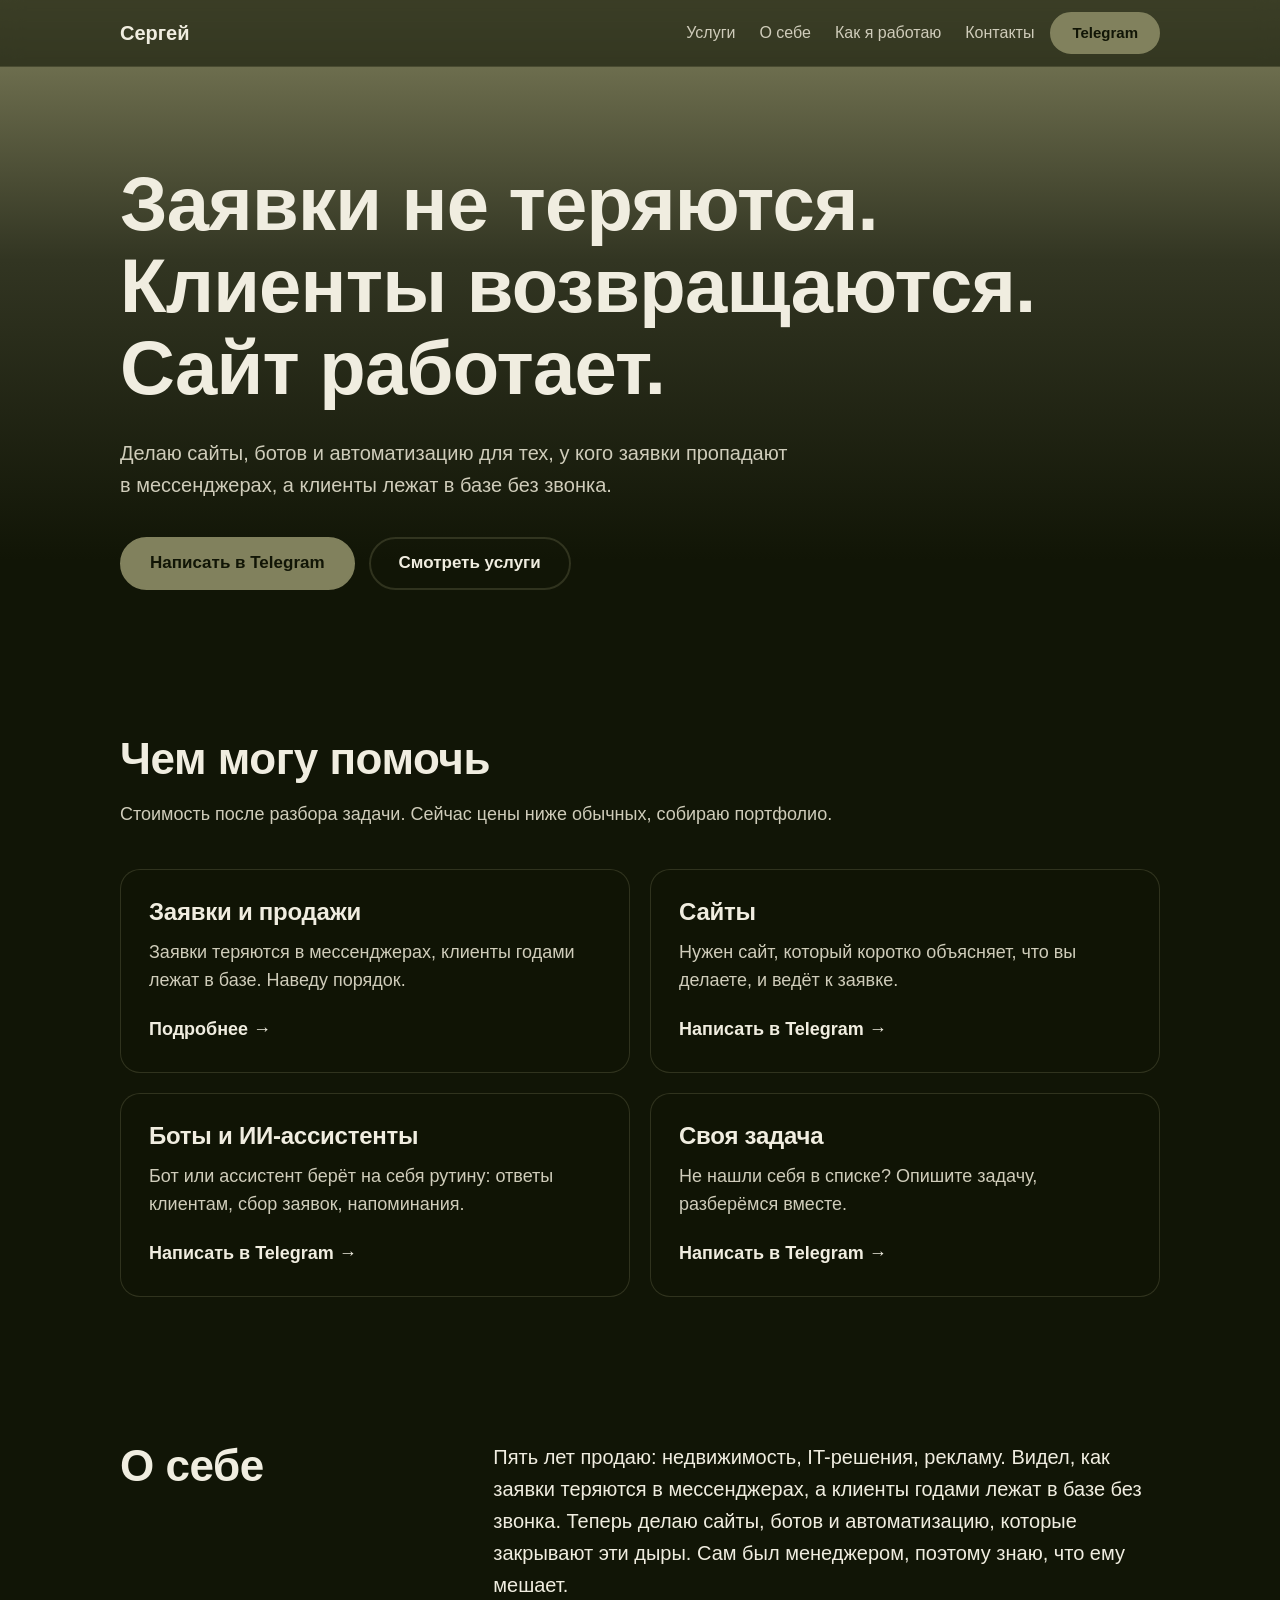
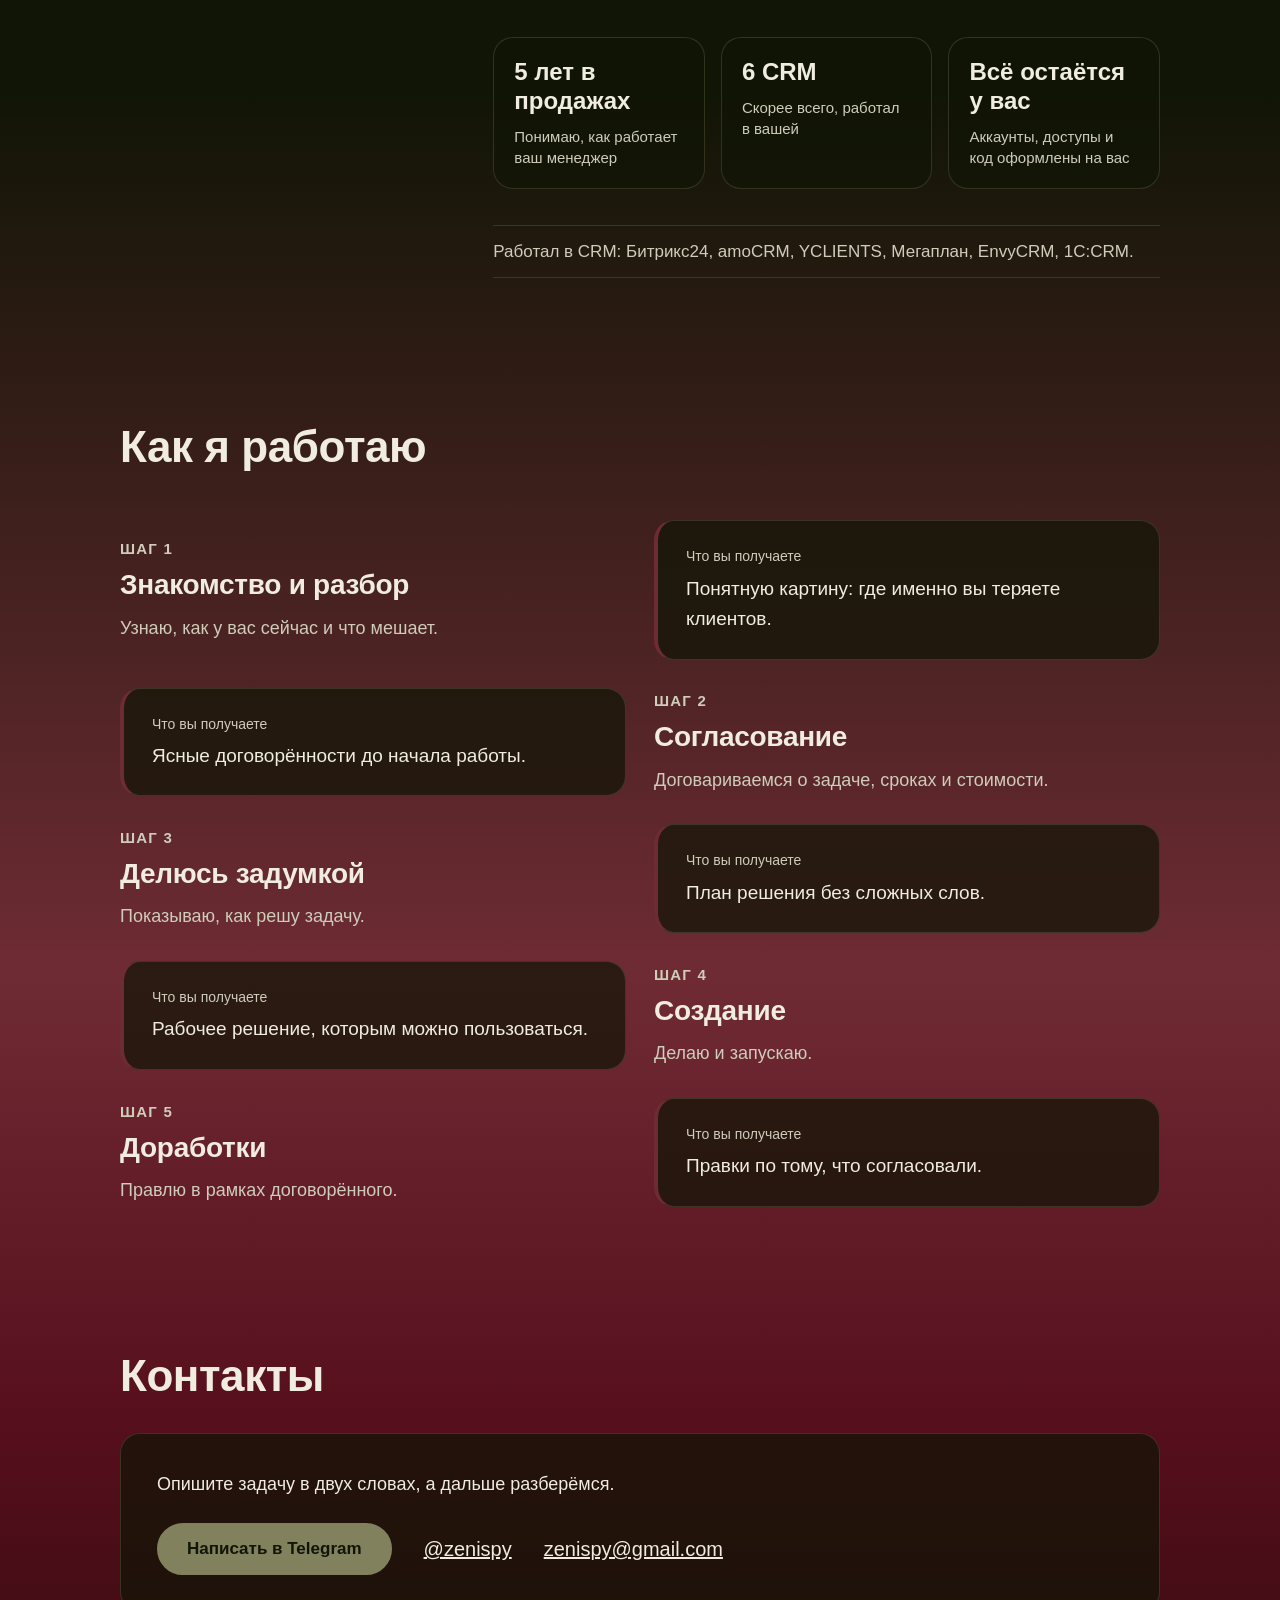
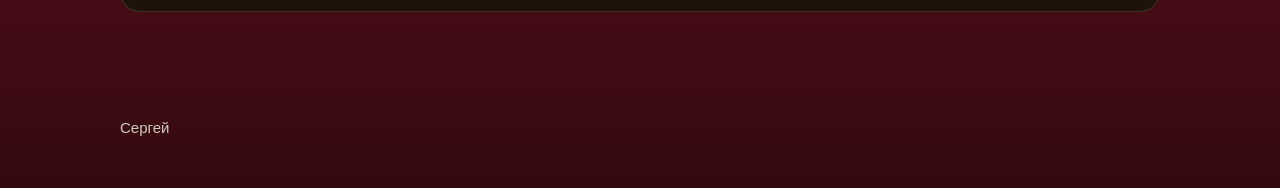
==== index.html @ eb5633f1 "Первая версия сайта" ====
<!DOCTYPE html>
<html lang="ru">
<head>
  <meta charset="utf-8">
  <meta name="viewport" content="width=device-width, initial-scale=1">
  <title>Сергей | Сайты, боты и порядок в заявках</title>
  <meta name="description" content="Помогаю не терять заявки и возвращать клиентов: навожу порядок в заявках и продажах, делаю сайты, ботов и ИИ-ассистентов. Пишите в Telegram.">
  <meta name="theme-color" content="#111506">
  <link rel="icon" href="favicon.svg" type="image/svg+xml">
  <link rel="stylesheet" href="css/base.css">
  <link rel="stylesheet" href="css/pages.css">
</head>
<body>

  <header class="site-header">
    <div class="container header-inner">
      <a class="brand" href="index.html">Сергей</a>
      <nav class="nav" aria-label="Разделы сайта">
        <a href="#uslugi">Услуги</a>
        <a href="#o-sebe">О себе</a>
        <a href="#kak-ya-rabotayu">Как я работаю</a>
        <a href="#kontakty">Контакты</a>
      </nav>
      <a class="btn btn-small" href="https://t.me/zenispy">Telegram</a>
    </div>
  </header>

  <main>

    <!-- ПЕРВЫЙ ЭКРАН. ЧЕРНОВИК: выбери один из трёх вариантов заголовка.
         Вариант 1 (стоит сейчас): Заявки не теряются. Клиенты возвращаются. Сайт работает.
         Вариант 2: Нужен сайт? Нужен бот? Нужен порядок в заявках?
         Вариант 3: Меньше потерянных заявок. Больше закрытых сделок. -->
    <section class="hero">
      <div class="container">
        <h1>
          <span>Заявки не теряются.</span>
          <span>Клиенты возвращаются.</span>
          <span>Сайт работает.</span>
        </h1>
        <!-- ЧЕРНОВИК подзаголовка -->
        <p class="hero-sub">Делаю сайты, ботов и автоматизацию для тех, у кого заявки пропадают в мессенджерах, а клиенты лежат в базе без звонка.</p>
        <div class="hero-actions">
          <a class="btn" href="https://t.me/zenispy">Написать в Telegram</a>
          <a class="btn btn-ghost" href="#uslugi">Смотреть услуги</a>
        </div>
      </div>
    </section>

    <section id="uslugi">
      <div class="container">
        <h2 class="section-title">Чем могу помочь</h2>
        <p class="price-note">Стоимость после разбора задачи. Сейчас цены ниже обычных, собираю портфолио.</p>

        <!-- Новая услуга: скопируй любую карточку, поменяй ссылку и текст.
             ЧЕРНОВИК: тексты карточек -->
        <div class="cards">
          <a class="card" href="services/zayavki-i-prodazhi.html">
            <h3>Заявки и продажи</h3>
            <p>Заявки теряются в мессенджерах, клиенты годами лежат в базе. Наведу порядок.</p>
            <span class="card-link">Подробнее →</span>
          </a>

          <!-- Пока страницы нет: карточка ведёт в Telegram. Заменить на services/saity.html после одобрения шаблона. -->
          <a class="card" href="https://t.me/zenispy">
            <h3>Сайты</h3>
            <p>Нужен сайт, который коротко объясняет, что вы делаете, и ведёт к заявке.</p>
            <span class="card-link">Написать в Telegram →</span>
          </a>

          <!-- Пока страницы нет: карточка ведёт в Telegram. Заменить на services/boty-i-ii.html после одобрения шаблона. -->
          <a class="card" href="https://t.me/zenispy">
            <h3>Боты и ИИ-ассистенты</h3>
            <p>Бот или ассистент берёт на себя рутину: ответы клиентам, сбор заявок, напоминания.</p>
            <span class="card-link">Написать в Telegram →</span>
          </a>

          <a class="card" href="https://t.me/zenispy">
            <h3>Своя задача</h3>
            <p>Не нашли себя в списке? Опишите задачу, разберёмся вместе.</p>
            <span class="card-link">Написать в Telegram →</span>
          </a>
        </div>
      </div>
    </section>

    <section id="o-sebe">
      <div class="container about">
        <h2 class="section-title">О себе</h2>
        <div>
          <p class="about-text">Пять лет продаю: недвижимость, IT-решения, рекламу. Видел, как заявки теряются в мессенджерах, а клиенты годами лежат в базе без звонка. Теперь делаю сайты, ботов и автоматизацию, которые закрывают эти дыры. Сам был менеджером, поэтому знаю, что ему мешает.</p>

          <div class="stats">
            <div class="stat">
              <span class="stat-num">5 лет в продажах</span>
              <span class="stat-label">Понимаю, как работает ваш менеджер</span>
            </div>
            <div class="stat">
              <span class="stat-num">6 CRM</span>
              <span class="stat-label">Скорее всего, работал в вашей</span>
            </div>
            <div class="stat">
              <span class="stat-num">Всё остаётся у вас</span>
              <span class="stat-label">Аккаунты, доступы и код оформлены на вас</span>
            </div>
          </div>

          <ul class="about-facts">
            <li>Работал в CRM: Битрикс24, amoCRM, YCLIENTS, Мегаплан, EnvyCRM, 1С:CRM.</li>
          </ul>
        </div>
      </div>
    </section>

    <section id="kak-ya-rabotayu">
      <div class="container">
        <h2 class="section-title">Как я работаю</h2>

        <!-- ЧЕРНОВИК: тексты шагов -->
        <ol class="steps">
          <li class="step">
            <div class="step-text">
              <span class="step-num">ШАГ 1</span>
              <h3>Знакомство и разбор</h3>
              <p>Узнаю, как у вас сейчас и что мешает.</p>
            </div>
            <div class="step-card">
              <small>Что вы получаете</small>
              <p>Понятную картину: где именно вы теряете клиентов.</p>
            </div>
          </li>

          <li class="step">
            <div class="step-text">
              <span class="step-num">ШАГ 2</span>
              <h3>Согласование</h3>
              <p>Договариваемся о задаче, сроках и стоимости.</p>
            </div>
            <div class="step-card">
              <small>Что вы получаете</small>
              <p>Ясные договорённости до начала работы.</p>
            </div>
          </li>

          <li class="step">
            <div class="step-text">
              <span class="step-num">ШАГ 3</span>
              <h3>Делюсь задумкой</h3>
              <p>Показываю, как решу задачу.</p>
            </div>
            <div class="step-card">
              <small>Что вы получаете</small>
              <p>План решения без сложных слов.</p>
            </div>
          </li>

          <li class="step">
            <div class="step-text">
              <span class="step-num">ШАГ 4</span>
              <h3>Создание</h3>
              <p>Делаю и запускаю.</p>
            </div>
            <div class="step-card">
              <small>Что вы получаете</small>
              <p>Рабочее решение, которым можно пользоваться.</p>
            </div>
          </li>

          <li class="step">
            <div class="step-text">
              <span class="step-num">ШАГ 5</span>
              <h3>Доработки</h3>
              <p>Правлю в рамках договорённого.</p>
            </div>
            <div class="step-card">
              <small>Что вы получаете</small>
              <p>Правки по тому, что согласовали.</p>
            </div>
          </li>
        </ol>
      </div>
    </section>

    <section id="kontakty" class="contacts">
      <div class="container">
        <h2 class="section-title">Контакты</h2>
        <div class="contacts-box">
          <p>Опишите задачу в двух словах, а дальше разберёмся.</p>
          <div class="contacts-list">
            <a class="btn" href="https://t.me/zenispy">Написать в Telegram</a>
            <a href="https://t.me/zenispy">@zenispy</a>
            <a href="mailto:zenispy@gmail.com">zenispy@gmail.com</a>
          </div>
        </div>
      </div>
    </section>

  </main>

  <footer class="site-footer">
    <div class="container">Сергей</div>
  </footer>

</body>
</html>
---- css/base.css ----
/* Основа: палитра, градиент, типографика, кнопки, шапка */

:root {
  /* Палитра со скриншота */
  --olive: #81815D;
  --olive-dark: #323522;
  --black: #111506;
  --wine: #570F1D;
  --wine-light: #6F2B34;
  --wine-dark: #340A0E;

  /* Текст */
  --text: #F0EDE0;
  --text-muted: #CFCCBA;

  /* Подложки под текст: всегда тёмные, чтобы светлый текст читался */
  --panel: rgba(17, 21, 6, 0.72);
  --panel-line: rgba(129, 129, 93, 0.28);

  --radius: 20px;
  --gutter: 20px;
  --max: 1080px;
}

*,
*::before,
*::after {
  box-sizing: border-box;
}

html {
  scroll-behavior: smooth;
  background: var(--wine-dark);
}

body {
  margin: 0;
  min-height: 100vh;
  font-family: -apple-system, BlinkMacSystemFont, "Segoe UI", Roboto, "Helvetica Neue", Arial, sans-serif;
  font-size: 18px;
  line-height: 1.6;
  color: var(--text);
  /* Олива сверху, почти чёрный в середине, бордо внизу.
     Олива занимает только верхний край под шапкой, там текст на тёмной подложке. */
  background-color: var(--black);
  background-image: linear-gradient(
    180deg,
    var(--olive) 0,
    var(--olive-dark) 260px,
    var(--black) 560px,
    var(--black) 50%,
    var(--wine-light) 76%,
    var(--wine) 89%,
    var(--wine-dark) 100%
  );
  background-repeat: no-repeat;
  -webkit-text-size-adjust: 100%;
}

img,
svg {
  max-width: 100%;
  display: block;
}

a {
  color: inherit;
}

h1,
h2,
h3 {
  margin: 0;
  line-height: 1.15;
  font-weight: 700;
  letter-spacing: -0.01em;
}

p {
  margin: 0 0 1em;
}

.container {
  width: 100%;
  max-width: var(--max);
  margin: 0 auto;
  padding: 0 var(--gutter);
}

section {
  padding: 72px 0;
  scroll-margin-top: 90px;
}

.section-title {
  font-size: clamp(30px, 5vw, 44px);
}

/* Кнопки: акцентный цвет только здесь */
.btn {
  display: inline-block;
  padding: 14px 28px;
  border-radius: 999px;
  background: var(--olive);
  color: var(--black);
  font-weight: 700;
  font-size: 17px;
  line-height: 1.2;
  text-decoration: none;
  border: 2px solid var(--olive);
  transition: transform 0.15s ease, filter 0.15s ease;
}

.btn:hover,
.btn:focus-visible {
  filter: brightness(1.1);
  transform: translateY(-1px);
}

.btn-small {
  padding: 10px 20px;
  font-size: 15px;
}

.btn-ghost {
  background: transparent;
  color: var(--text);
  border-color: var(--panel-line);
}

.btn-ghost:hover,
.btn-ghost:focus-visible {
  border-color: var(--text-muted);
  filter: none;
}

a:focus-visible,
.btn:focus-visible {
  outline: 3px solid var(--text);
  outline-offset: 3px;
}

/* Шапка */
.site-header {
  position: sticky;
  top: 0;
  z-index: 10;
  background: rgba(17, 21, 6, 0.62);
  -webkit-backdrop-filter: blur(10px);
  backdrop-filter: blur(10px);
  border-bottom: 1px solid var(--panel-line);
}

.header-inner {
  display: flex;
  align-items: center;
  justify-content: space-between;
  gap: 16px;
  padding-top: 12px;
  padding-bottom: 12px;
}

.brand {
  font-weight: 700;
  font-size: 20px;
  text-decoration: none;
}

.nav {
  display: flex;
  gap: 24px;
  margin-left: auto;
}

.nav a {
  text-decoration: none;
  color: var(--text-muted);
  font-size: 16px;
}

.nav a:hover {
  color: var(--text);
}

@media (max-width: 760px) {
  body {
    font-size: 17px;
  }

  section {
    padding: 52px 0;
  }

  .header-inner {
    flex-wrap: wrap;
  }

  /* На телефоне ссылки уходят второй строкой и листаются вбок */
  .nav {
    order: 3;
    width: 100%;
    margin-left: 0;
    gap: 20px;
    overflow-x: auto;
    white-space: nowrap;
    padding-bottom: 2px;
  }
}
---- css/pages.css ----
/* Стили главной и страницы услуги */

/* Первый экран */
.hero {
  padding: 96px 0 72px;
}

.hero h1 {
  font-size: clamp(38px, 8vw, 76px);
  line-height: 1.08;
  max-width: 14em;
}

.hero h1 span {
  display: block;
}

.hero-sub {
  max-width: 34em;
  margin-top: 28px;
  font-size: 20px;
  color: var(--text-muted);
}

.hero-actions {
  display: flex;
  flex-wrap: wrap;
  gap: 14px;
  margin-top: 36px;
}

/* Карточки услуг */
.price-note {
  max-width: 40em;
  margin-top: 16px;
  color: var(--text-muted);
}

.cards {
  display: grid;
  grid-template-columns: repeat(2, 1fr);
  gap: 20px;
  margin-top: 40px;
}

.card {
  display: flex;
  flex-direction: column;
  gap: 12px;
  padding: 28px;
  background: var(--panel);
  border: 1px solid var(--panel-line);
  border-radius: var(--radius);
  text-decoration: none;
  transition: border-color 0.15s ease, background 0.15s ease;
}

a.card:hover,
a.card:focus-visible {
  border-color: var(--olive);
  background: rgba(50, 53, 34, 0.82);
}

.card h3 {
  font-size: 24px;
}

.card p {
  margin: 0;
  color: var(--text-muted);
}

.card-link {
  margin-top: auto;
  padding-top: 8px;
  font-weight: 700;
}

/* О себе: заголовок слева, текст справа */
.about {
  display: grid;
  grid-template-columns: 1fr 2fr;
  gap: 40px;
}

.about-text {
  font-size: 20px;
}

.stats {
  display: grid;
  grid-template-columns: repeat(3, 1fr);
  gap: 16px;
  margin: 36px 0;
}

.stat {
  padding: 20px;
  background: var(--panel);
  border: 1px solid var(--panel-line);
  border-radius: var(--radius);
}

.stat-num {
  display: block;
  font-size: 24px;
  font-weight: 700;
  line-height: 1.2;
  margin-bottom: 10px;
}

.stat-label {
  display: block;
  font-size: 15px;
  line-height: 1.4;
  color: var(--text-muted);
}

.about-facts {
  margin: 0;
  padding: 0;
  list-style: none;
  font-size: 17px;
  color: var(--text-muted);
}

.about-facts li {
  padding: 12px 0;
  border-top: 1px solid var(--panel-line);
}

.about-facts li:last-child {
  border-bottom: 1px solid var(--panel-line);
}

/* Как я работаю: текст и карточка чередуются слева и справа */
.steps {
  margin: 48px 0 0;
  padding: 0;
  list-style: none;
  display: grid;
  gap: 28px;
}

.step {
  display: grid;
  grid-template-columns: 1fr 1fr;
  gap: 28px;
  align-items: center;
}

.step:nth-child(even) .step-text {
  order: 2;
}

.step-num {
  display: block;
  margin-bottom: 8px;
  font-size: 15px;
  font-weight: 700;
  letter-spacing: 0.08em;
  color: var(--text-muted);
}

.step h3 {
  font-size: 28px;
  margin-bottom: 12px;
}

.step-text p {
  margin: 0;
  color: var(--text-muted);
}

.step-card {
  padding: 24px 28px;
  background: var(--panel);
  border: 1px solid var(--panel-line);
  border-left: 4px solid var(--wine-light);
  border-radius: var(--radius);
}

.step-card small {
  display: block;
  margin-bottom: 6px;
  font-size: 14px;
  color: var(--text-muted);
}

.step-card p {
  margin: 0;
  font-size: 19px;
}

/* Контакты */
.contacts {
  text-align: left;
}

.contacts-box {
  margin-top: 32px;
  padding: 36px;
  background: var(--panel);
  border: 1px solid var(--panel-line);
  border-radius: var(--radius);
}

.contacts-list {
  display: flex;
  flex-wrap: wrap;
  align-items: center;
  gap: 20px 32px;
  margin-top: 24px;
}

.contacts-list a:not(.btn) {
  font-size: 20px;
}

.site-footer {
  padding: 32px 0 48px;
  font-size: 15px;
  color: var(--text-muted);
}

/* Страница услуги */
.service-hero {
  padding: 72px 0 24px;
}

.back-link {
  display: inline-block;
  margin-bottom: 28px;
  color: var(--text-muted);
  text-decoration: none;
}

.back-link:hover {
  color: var(--text);
}

.service-hero h1 {
  font-size: clamp(36px, 7vw, 64px);
}

.service-lead {
  max-width: 34em;
  margin-top: 20px;
  font-size: 20px;
  color: var(--text-muted);
}

.service-block {
  padding: 40px 0;
}

.service-block h2 {
  font-size: clamp(26px, 4vw, 34px);
  margin-bottom: 20px;
}

.service-block p {
  max-width: 40em;
  color: var(--text-muted);
}

.check-list,
.work-list {
  margin: 0;
  padding: 0;
  list-style: none;
  max-width: 40em;
}

.check-list li,
.work-list li {
  padding: 14px 0 14px 32px;
  position: relative;
  border-top: 1px solid var(--panel-line);
}

.check-list li:last-child,
.work-list li:last-child {
  border-bottom: 1px solid var(--panel-line);
}

.check-list li::before {
  content: "";
  position: absolute;
  left: 4px;
  top: 25px;
  width: 10px;
  height: 10px;
  border-radius: 50%;
  background: var(--wine-light);
}

.work-list {
  counter-reset: work;
}

.work-list li::before {
  counter-increment: work;
  content: counter(work);
  position: absolute;
  left: 4px;
  top: 14px;
  font-weight: 700;
  color: var(--text-muted);
}

.work-list strong {
  display: block;
}

.work-list span {
  color: var(--text-muted);
}

.cta {
  margin-top: 24px;
  padding: 36px;
  background: var(--panel);
  border: 1px solid var(--panel-line);
  border-radius: var(--radius);
}

.cta h2 {
  font-size: clamp(26px, 4vw, 34px);
}

.cta p {
  margin: 16px 0 24px;
  max-width: 36em;
  color: var(--text-muted);
}

/* Планшет и телефон */
@media (max-width: 760px) {
  .hero {
    padding: 64px 0 48px;
  }

  .hero-sub,
  .service-lead,
  .about-text {
    font-size: 18px;
  }

  .cards {
    grid-template-columns: 1fr;
  }

  .about {
    grid-template-columns: 1fr;
    gap: 20px;
  }

  .stats {
    grid-template-columns: 1fr;
    margin: 28px 0;
  }

  .step {
    grid-template-columns: 1fr;
    gap: 16px;
  }

  .step:nth-child(even) .step-text {
    order: 0;
  }

  .contacts-box,
  .cta {
    padding: 24px;
  }

  .hero-actions .btn,
  .contacts-list .btn,
  .cta .btn {
    width: 100%;
    text-align: center;
  }
}
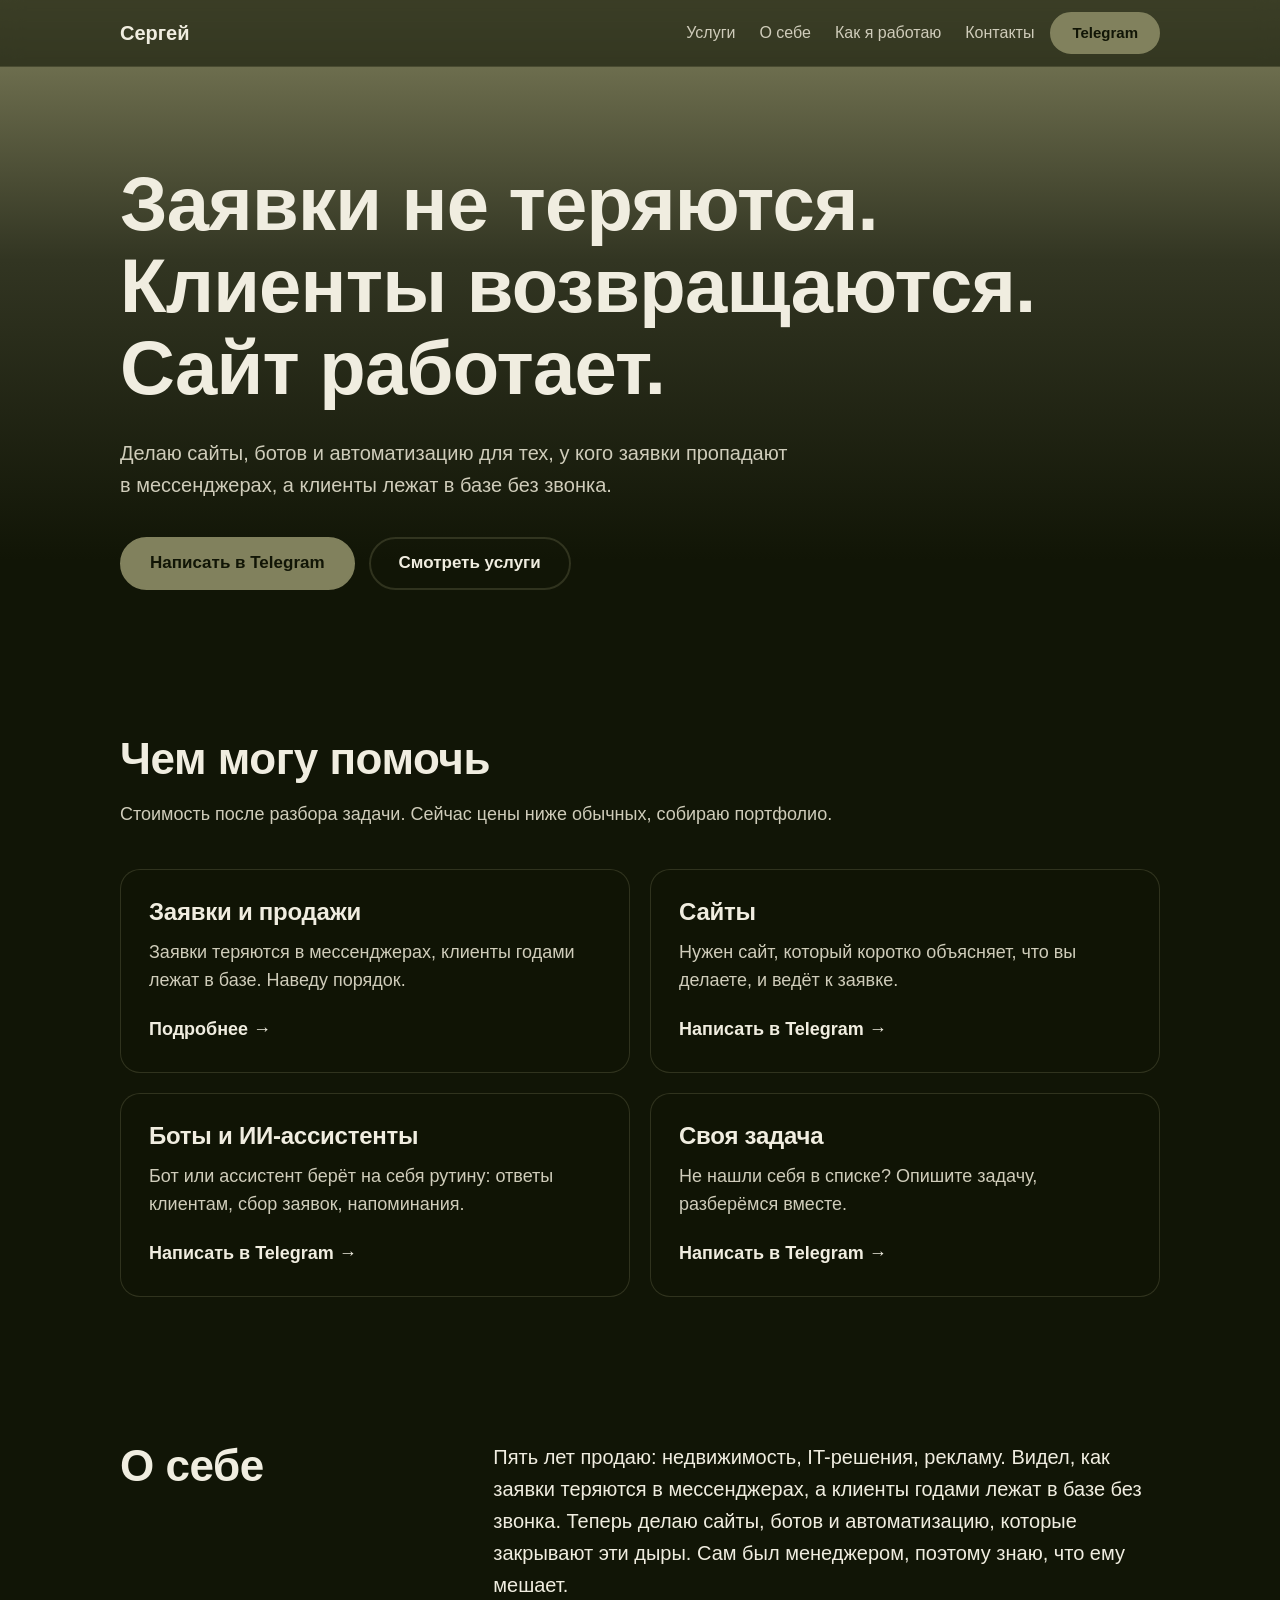
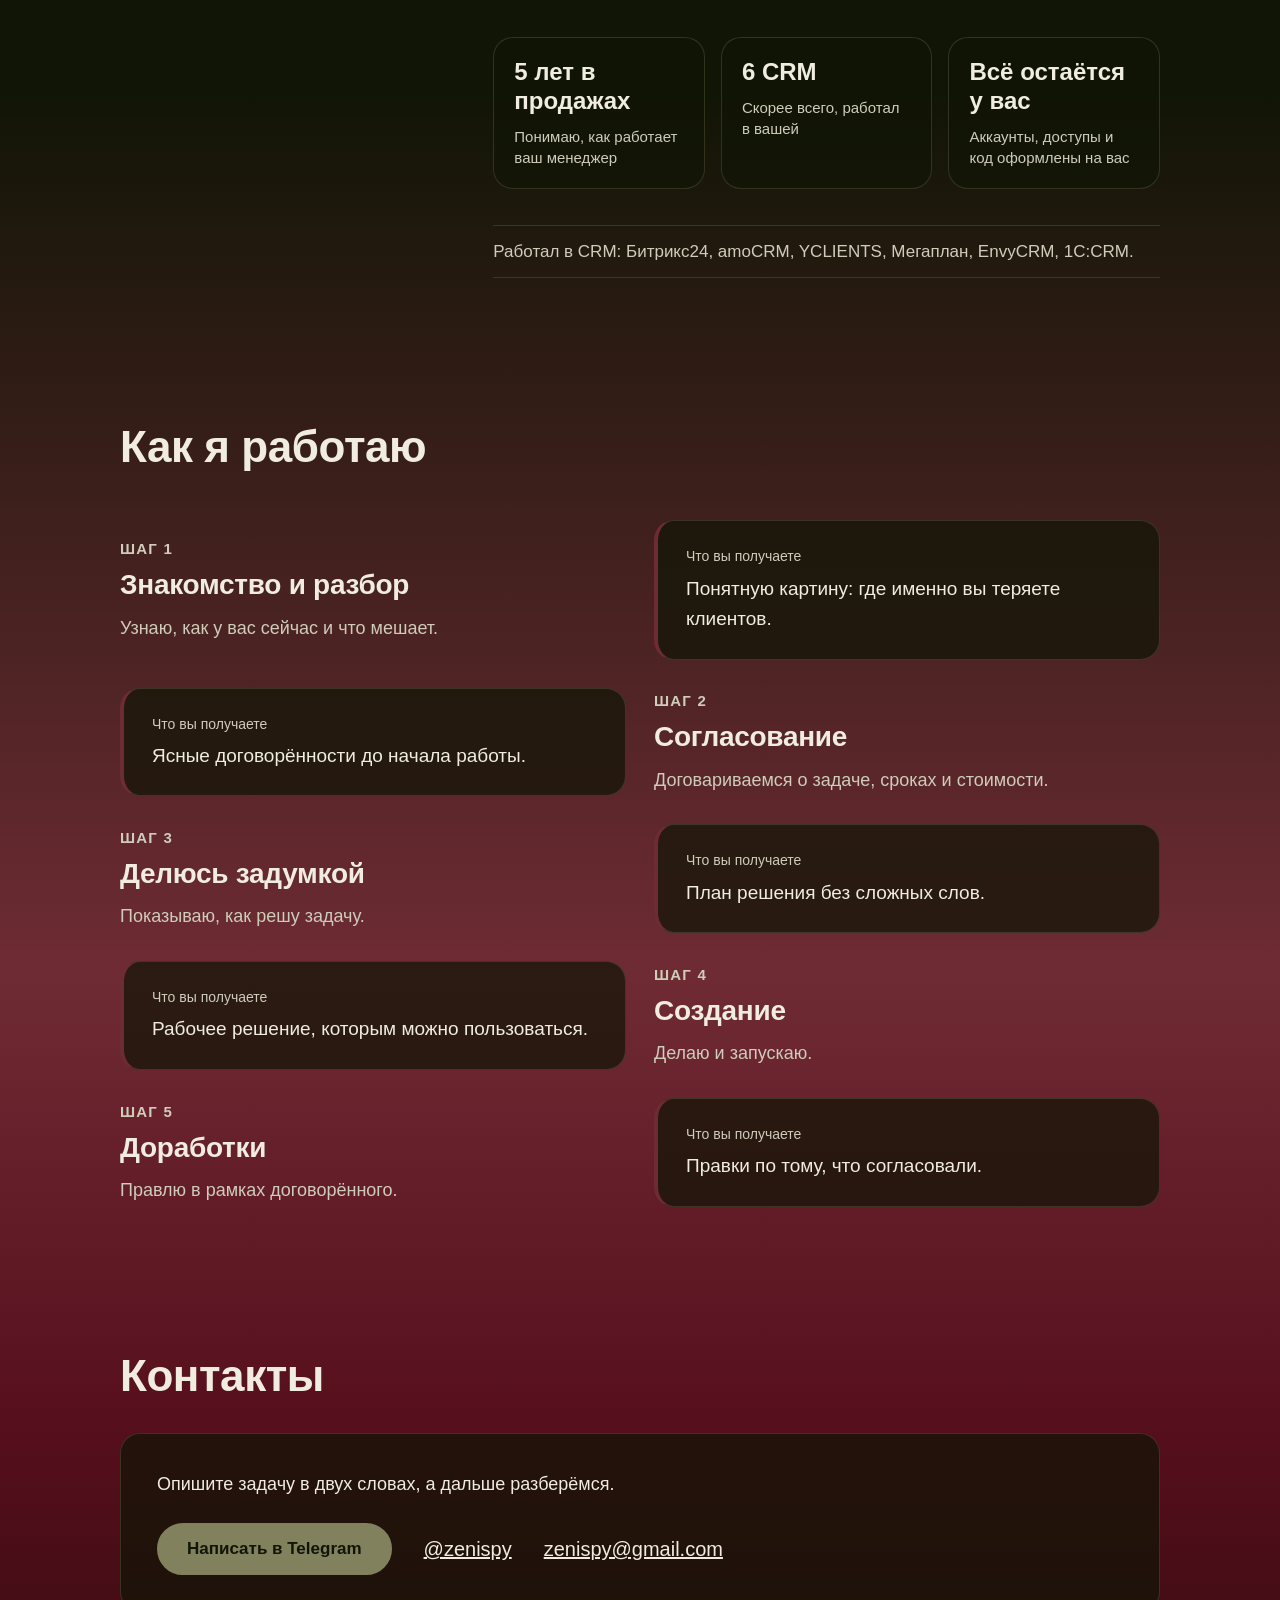
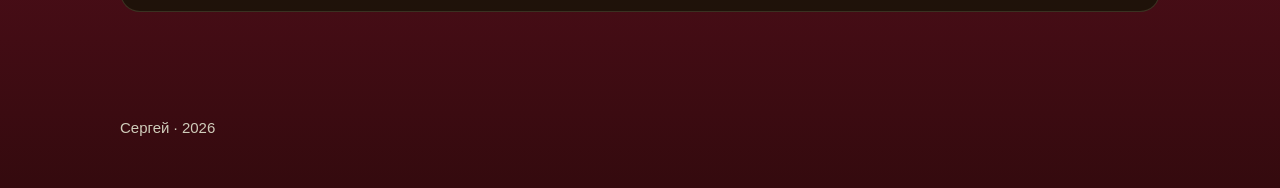
==== commit e713da59: "Год в подвале, скрыл новые ТЗ" ====
--- a/index.html
+++ b/index.html
@@ -198,7 +198,7 @@
   </main>
 
   <footer class="site-footer">
-    <div class="container">Сергей</div>
+    <div class="container">Сергей · 2026</div>
   </footer>
 
 </body>
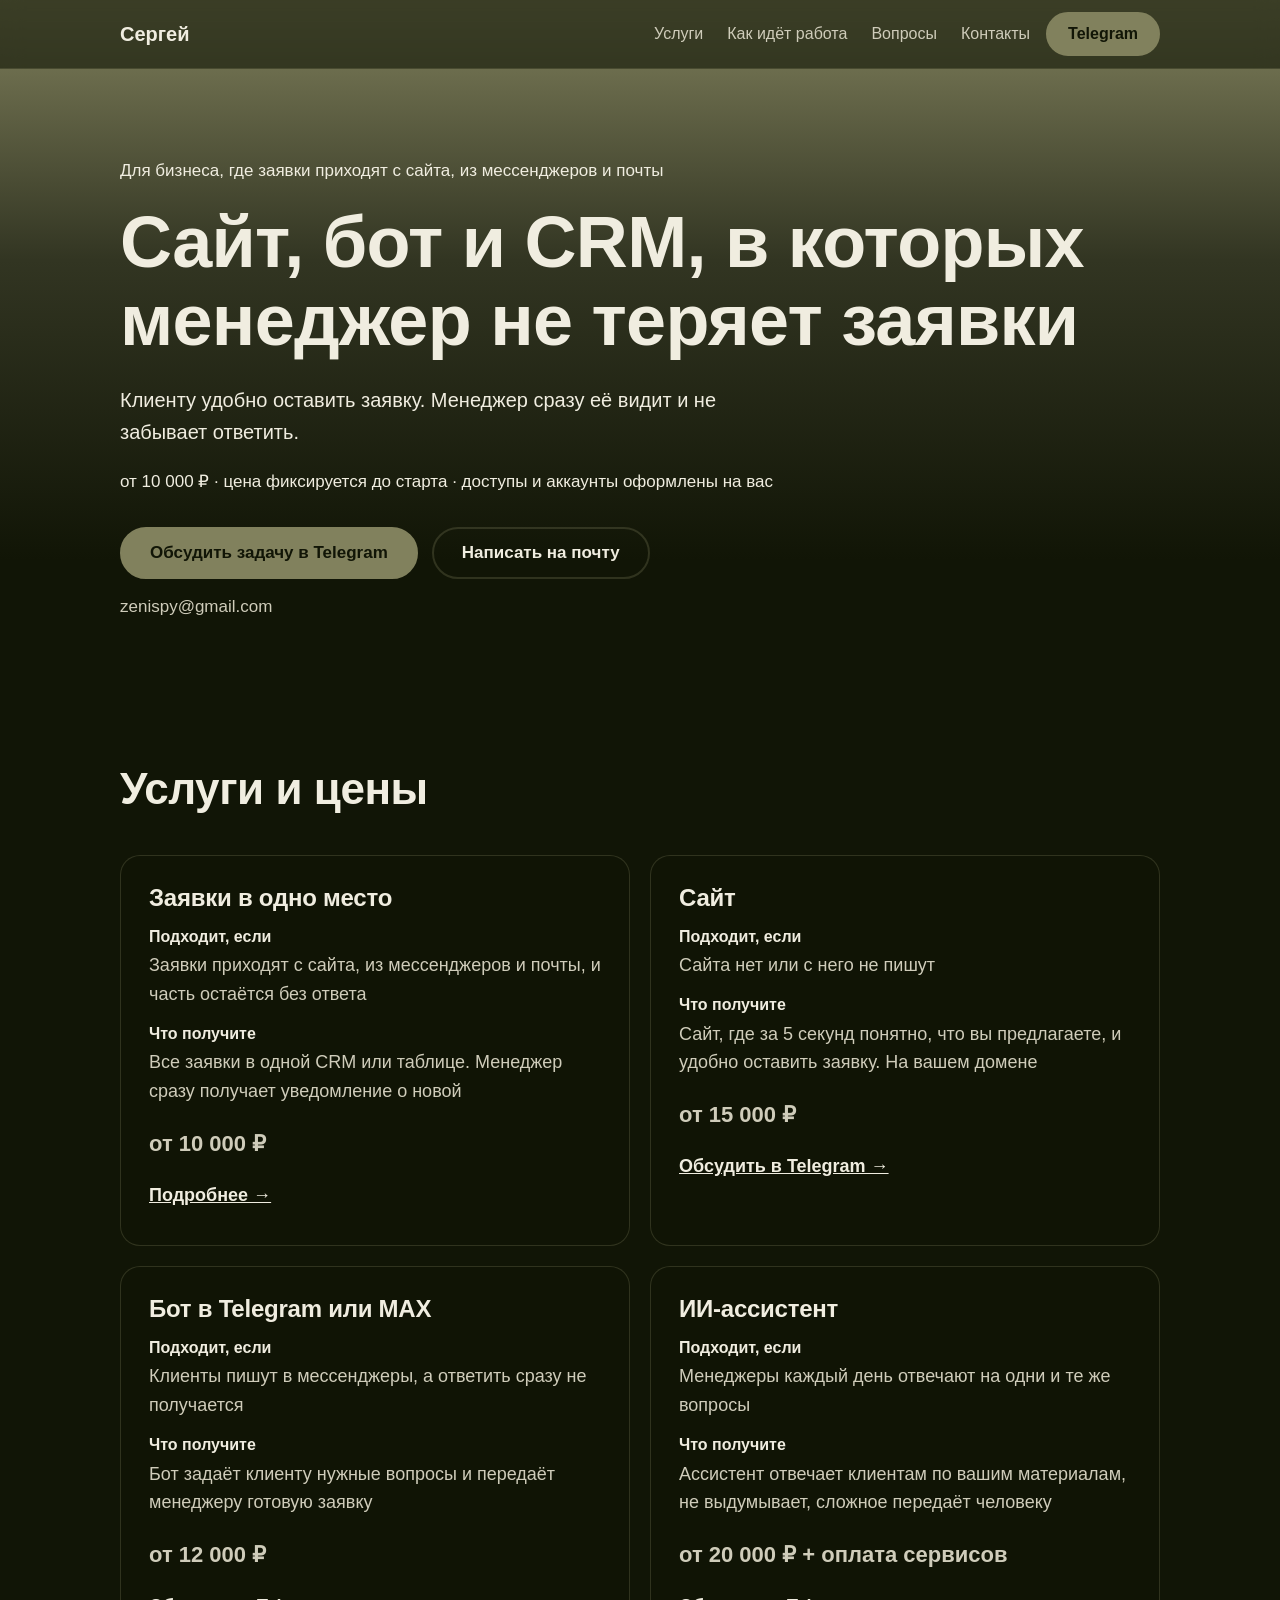
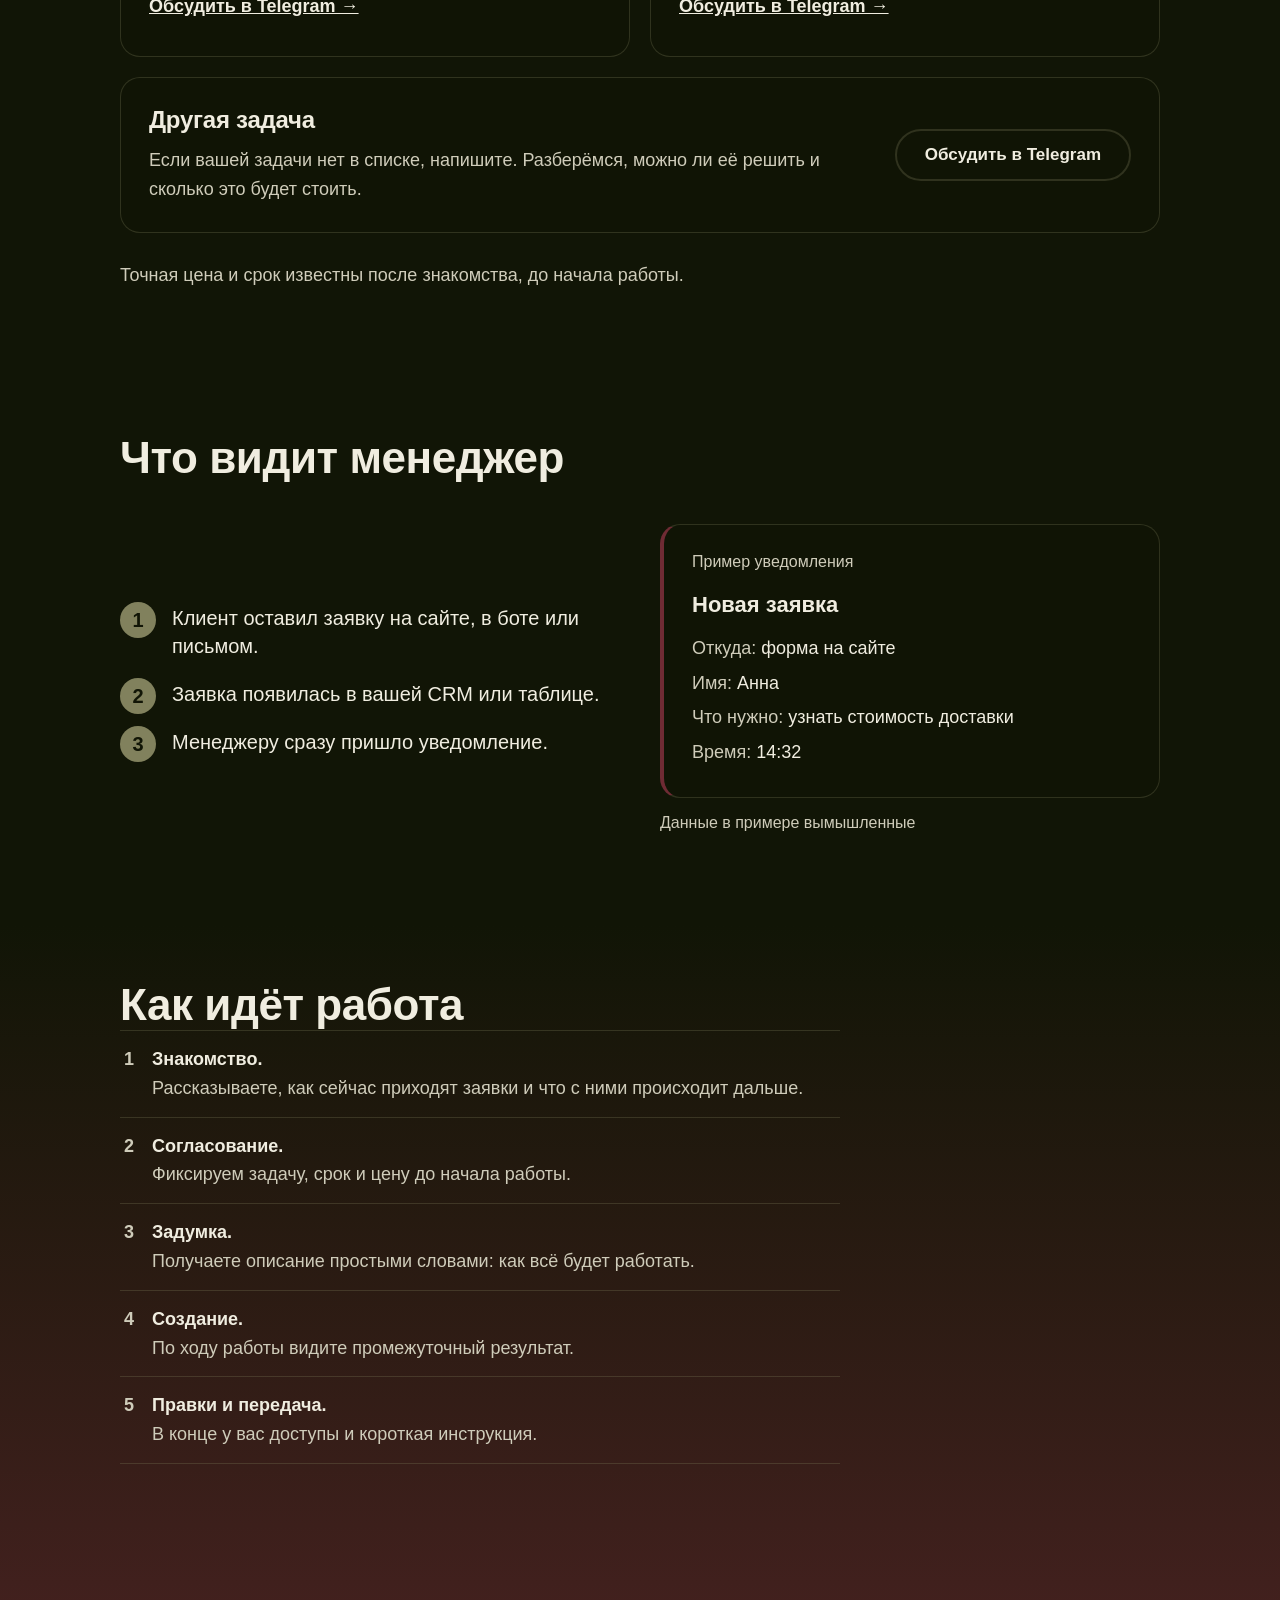
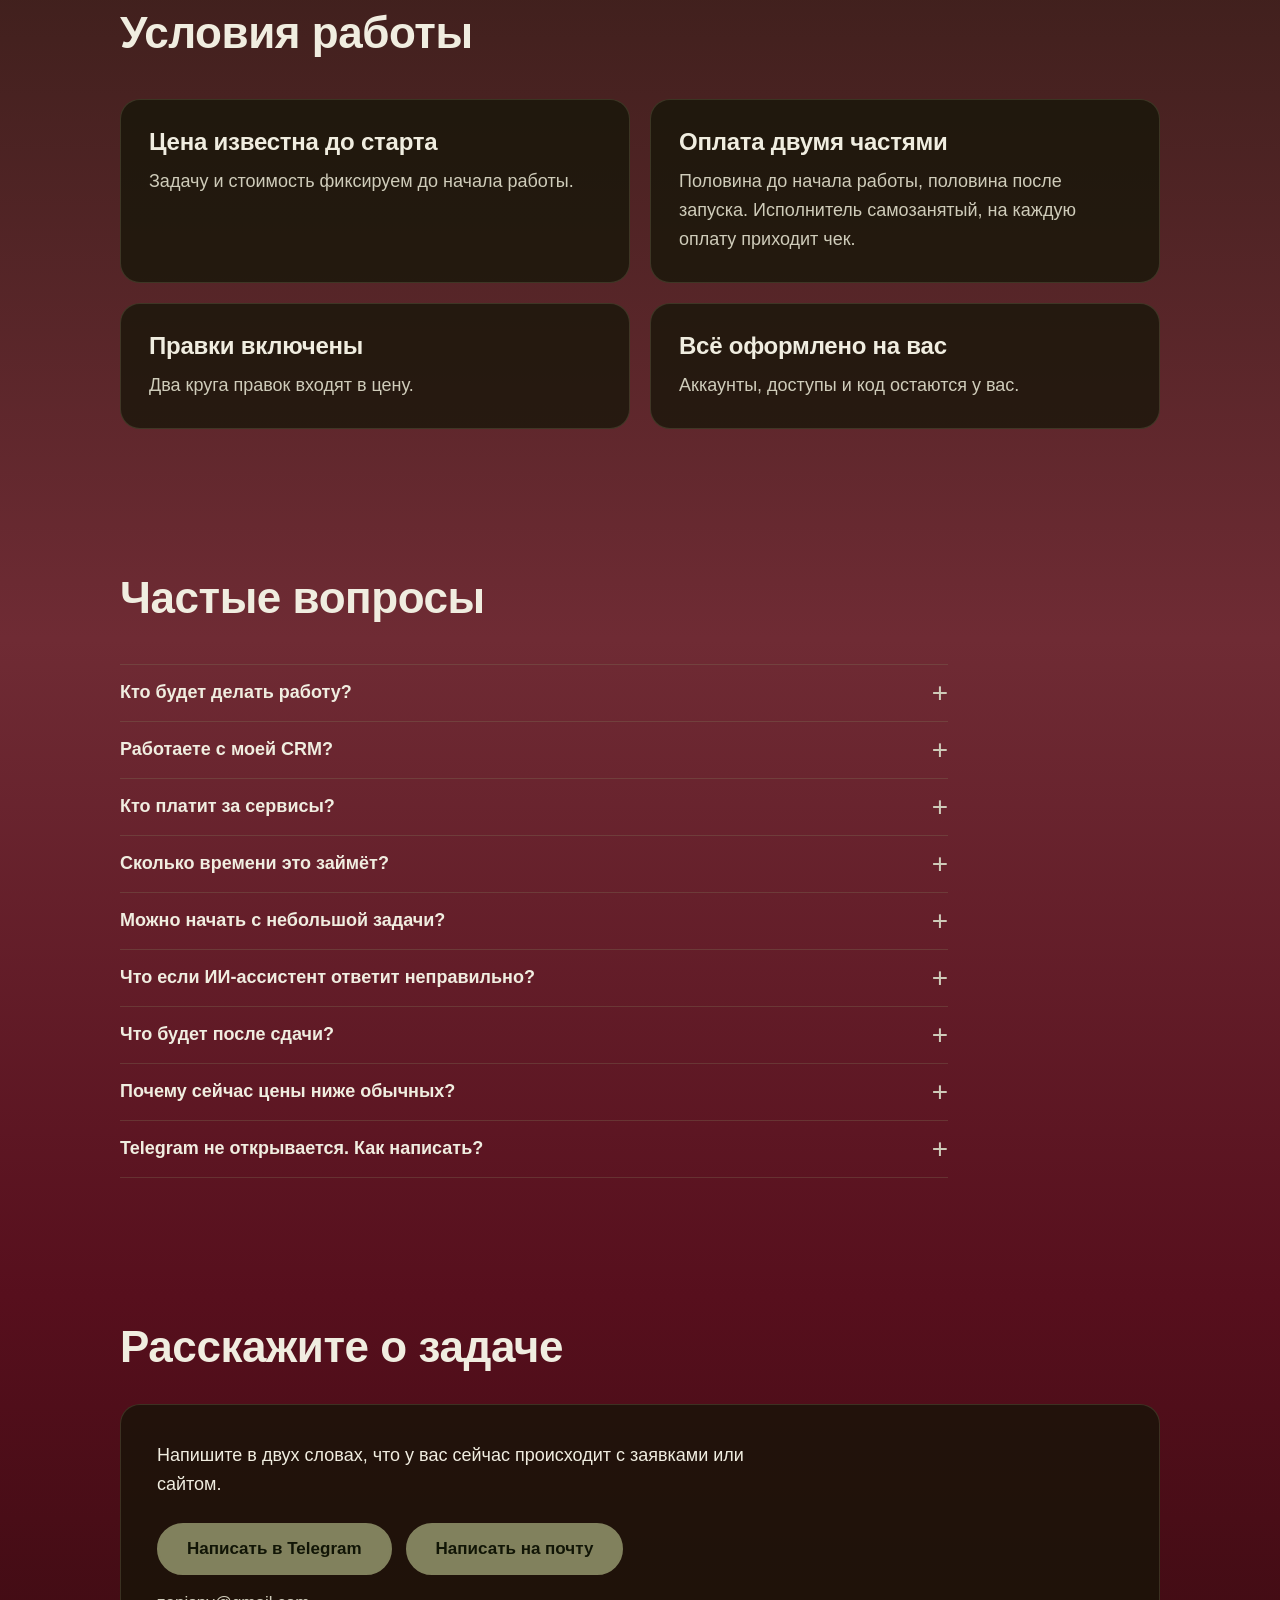
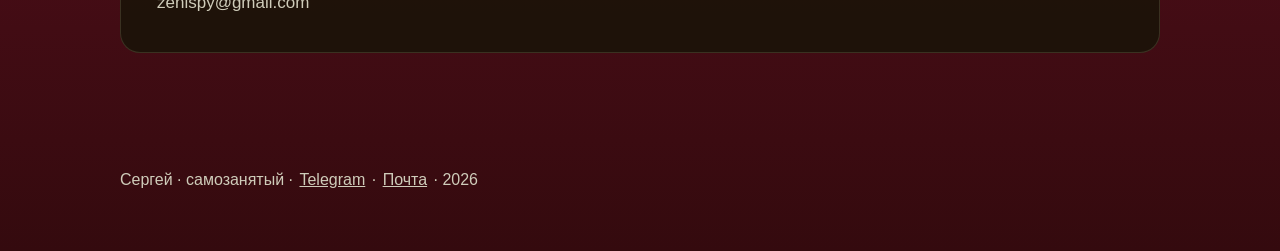
==== commit f2ab9320: "Обновление сайта по ТЗ: услуги, цены, FAQ, контакты" ====
--- a/index.html
+++ b/index.html
@@ -3,12 +3,17 @@
 <head>
   <meta charset="utf-8">
   <meta name="viewport" content="width=device-width, initial-scale=1">
-  <title>Сергей | Сайты, боты и порядок в заявках</title>
-  <meta name="description" content="Помогаю не терять заявки и возвращать клиентов: навожу порядок в заявках и продажах, делаю сайты, ботов и ИИ-ассистентов. Пишите в Telegram.">
+  <title>Сайты, боты и CRM для бизнеса, от 10&nbsp;000&nbsp;₽ | Сергей</title>
+  <meta name="description" content="Сайт, бот и CRM, в которых менеджер не теряет заявки. От 10&nbsp;000&nbsp;₽, цена фиксируется до старта, доступы оформлены на вас. Пишите в Telegram или на почту.">
+  <meta property="og:title" content="Сайты, боты и CRM для бизнеса, от 10&nbsp;000&nbsp;₽ | Сергей">
+  <meta property="og:description" content="Сайт, бот и CRM, в которых менеджер не теряет заявки. От 10&nbsp;000&nbsp;₽, цена фиксируется до старта, доступы оформлены на вас. Пишите в Telegram или на почту.">
+  <meta property="og:type" content="website">
+  <meta property="og:locale" content="ru_RU">
   <meta name="theme-color" content="#111506">
   <link rel="icon" href="favicon.svg" type="image/svg+xml">
   <link rel="stylesheet" href="css/base.css">
   <link rel="stylesheet" href="css/pages.css">
+  <script src="js/float-button.js" defer></script>
 </head>
 <body>
 
@@ -17,180 +22,196 @@
       <a class="brand" href="index.html">Сергей</a>
       <nav class="nav" aria-label="Разделы сайта">
         <a href="#uslugi">Услуги</a>
-        <a href="#o-sebe">О себе</a>
-        <a href="#kak-ya-rabotayu">Как я работаю</a>
+        <a href="#kak-idet-rabota">Как идёт работа</a>
+        <a href="#voprosy">Вопросы</a>
         <a href="#kontakty">Контакты</a>
       </nav>
-      <a class="btn btn-small" href="https://t.me/zenispy">Telegram</a>
+      <a class="btn btn-small js-contact" data-place="header" href="https://t.me/zenispy">Telegram</a>
     </div>
   </header>
 
   <main>
 
-    <!-- ПЕРВЫЙ ЭКРАН. ЧЕРНОВИК: выбери один из трёх вариантов заголовка.
-         Вариант 1 (стоит сейчас): Заявки не теряются. Клиенты возвращаются. Сайт работает.
-         Вариант 2: Нужен сайт? Нужен бот? Нужен порядок в заявках?
-         Вариант 3: Меньше потерянных заявок. Больше закрытых сделок. -->
-    <section class="hero">
-      <div class="container">
-        <h1>
-          <span>Заявки не теряются.</span>
-          <span>Клиенты возвращаются.</span>
-          <span>Сайт работает.</span>
-        </h1>
-        <!-- ЧЕРНОВИК подзаголовка -->
-        <p class="hero-sub">Делаю сайты, ботов и автоматизацию для тех, у кого заявки пропадают в мессенджерах, а клиенты лежат в базе без звонка.</p>
+    <section class="hero" data-hide-float>
+      <div class="container">
+        <p class="eyebrow">Для бизнеса, где заявки приходят с сайта, из мессенджеров и почты</p>
+        <h1>Сайт, бот и CRM, в которых менеджер не теряет заявки</h1>
+        <p class="hero-sub">Клиенту удобно оставить заявку. Менеджер сразу её видит и не забывает ответить.</p>
+        <p class="hero-facts"><span class="fact-group">от&nbsp;10&nbsp;000&nbsp;₽ · цена фиксируется до старта</span><span class="fact-sep"> · </span><span class="fact-last">доступы и аккаунты оформлены на вас</span></p>
         <div class="hero-actions">
-          <a class="btn" href="https://t.me/zenispy">Написать в Telegram</a>
-          <a class="btn btn-ghost" href="#uslugi">Смотреть услуги</a>
-        </div>
+          <a class="btn js-contact" data-place="hero" href="https://t.me/zenispy">Обсудить задачу в Telegram</a>
+          <a class="btn btn-ghost js-contact" data-place="hero-mail" href="mailto:zenispy@gmail.com">Написать на почту</a>
+        </div>
+        <p class="contacts-address hero-address">zenispy@gmail.com</p>
       </div>
     </section>
 
     <section id="uslugi">
       <div class="container">
-        <h2 class="section-title">Чем могу помочь</h2>
-        <p class="price-note">Стоимость после разбора задачи. Сейчас цены ниже обычных, собираю портфолио.</p>
-
-        <!-- Новая услуга: скопируй любую карточку, поменяй ссылку и текст.
-             ЧЕРНОВИК: тексты карточек -->
+        <h2 class="section-title">Услуги и цены</h2>
+
+        <!-- Новая услуга: скопируй любую карточку, поменяй тексты, цену и ссылку. -->
         <div class="cards">
-          <a class="card" href="services/zayavki-i-prodazhi.html">
-            <h3>Заявки и продажи</h3>
-            <p>Заявки теряются в мессенджерах, клиенты годами лежат в базе. Наведу порядок.</p>
-            <span class="card-link">Подробнее →</span>
-          </a>
-
-          <!-- Пока страницы нет: карточка ведёт в Telegram. Заменить на services/saity.html после одобрения шаблона. -->
-          <a class="card" href="https://t.me/zenispy">
-            <h3>Сайты</h3>
-            <p>Нужен сайт, который коротко объясняет, что вы делаете, и ведёт к заявке.</p>
-            <span class="card-link">Написать в Telegram →</span>
-          </a>
-
-          <!-- Пока страницы нет: карточка ведёт в Telegram. Заменить на services/boty-i-ii.html после одобрения шаблона. -->
-          <a class="card" href="https://t.me/zenispy">
-            <h3>Боты и ИИ-ассистенты</h3>
-            <p>Бот или ассистент берёт на себя рутину: ответы клиентам, сбор заявок, напоминания.</p>
-            <span class="card-link">Написать в Telegram →</span>
-          </a>
-
-          <a class="card" href="https://t.me/zenispy">
-            <h3>Своя задача</h3>
-            <p>Не нашли себя в списке? Опишите задачу, разберёмся вместе.</p>
-            <span class="card-link">Написать в Telegram →</span>
-          </a>
-        </div>
-      </div>
-    </section>
-
-    <section id="o-sebe">
-      <div class="container about">
-        <h2 class="section-title">О себе</h2>
-        <div>
-          <p class="about-text">Пять лет продаю: недвижимость, IT-решения, рекламу. Видел, как заявки теряются в мессенджерах, а клиенты годами лежат в базе без звонка. Теперь делаю сайты, ботов и автоматизацию, которые закрывают эти дыры. Сам был менеджером, поэтому знаю, что ему мешает.</p>
-
-          <div class="stats">
-            <div class="stat">
-              <span class="stat-num">5 лет в продажах</span>
-              <span class="stat-label">Понимаю, как работает ваш менеджер</span>
+          <article class="card">
+            <h3>Заявки в одно место</h3>
+            <p><span class="card-label">Подходит, если</span>Заявки приходят с сайта, из мессенджеров и почты, и часть остаётся без ответа</p>
+            <p><span class="card-label">Что получите</span>Все заявки в одной CRM или таблице. Менеджер сразу получает уведомление о новой</p>
+            <p class="card-price">от&nbsp;10&nbsp;000&nbsp;₽</p>
+            <a class="card-link" href="services/zayavki-i-prodazhi.html">Подробнее →</a>
+          </article>
+
+          <article class="card">
+            <h3>Сайт</h3>
+            <p><span class="card-label">Подходит, если</span>Сайта нет или с него не пишут</p>
+            <p><span class="card-label">Что получите</span>Сайт, где за 5 секунд понятно, что вы предлагаете, и удобно оставить заявку. На вашем домене</p>
+            <p class="card-price">от&nbsp;15&nbsp;000&nbsp;₽</p>
+            <a class="card-link js-contact" data-place="card-site" href="https://t.me/zenispy">Обсудить в Telegram →</a>
+          </article>
+
+          <article class="card">
+            <h3>Бот в Telegram или MAX</h3>
+            <p><span class="card-label">Подходит, если</span>Клиенты пишут в мессенджеры, а ответить сразу не получается</p>
+            <p><span class="card-label">Что получите</span>Бот задаёт клиенту нужные вопросы и передаёт менеджеру готовую заявку</p>
+            <p class="card-price">от&nbsp;12&nbsp;000&nbsp;₽</p>
+            <a class="card-link js-contact" data-place="card-bot" href="https://t.me/zenispy">Обсудить в Telegram →</a>
+          </article>
+
+          <article class="card">
+            <h3>ИИ-ассистент</h3>
+            <p><span class="card-label">Подходит, если</span>Менеджеры каждый день отвечают на одни и те же вопросы</p>
+            <p><span class="card-label">Что получите</span>Ассистент отвечает клиентам по вашим материалам, не выдумывает, сложное передаёт человеку</p>
+            <p class="card-price">от&nbsp;20&nbsp;000&nbsp;₽ + оплата сервисов</p>
+            <a class="card-link js-contact" data-place="card-ai" href="https://t.me/zenispy">Обсудить в Telegram →</a>
+          </article>
+
+          <article class="card card-wide">
+            <div class="card-wide-text">
+              <h3>Другая задача</h3>
+              <p>Если вашей задачи нет в списке, напишите. Разберёмся, можно ли её решить и сколько это будет стоить.</p>
             </div>
-            <div class="stat">
-              <span class="stat-num">6 CRM</span>
-              <span class="stat-label">Скорее всего, работал в вашей</span>
+            <a class="btn btn-ghost js-contact" data-place="card-other" href="https://t.me/zenispy">Обсудить в Telegram</a>
+          </article>
+        </div>
+
+        <p class="cards-note">Точная цена и срок известны после знакомства, до начала работы.</p>
+      </div>
+    </section>
+
+    <section id="kak-eto-vyglyadit">
+      <div class="container">
+        <h2 class="section-title">Что видит менеджер</h2>
+        <div class="flow">
+          <ol class="flow-steps">
+            <li>Клиент оставил заявку на сайте, в боте или письмом.</li>
+            <li>Заявка появилась в вашей CRM или таблице.</li>
+            <li>Менеджеру сразу пришло уведомление.</li>
+          </ol>
+          <figure class="notice-wrap">
+            <div class="notice">
+              <span class="notice-tag">Пример уведомления</span>
+              <strong class="notice-title">Новая заявка</strong>
+              <p><span>Откуда:</span> форма на сайте</p>
+              <p><span>Имя:</span> Анна</p>
+              <p><span>Что нужно:</span> узнать стоимость доставки</p>
+              <p><span>Время:</span> 14:32</p>
             </div>
-            <div class="stat">
-              <span class="stat-num">Всё остаётся у вас</span>
-              <span class="stat-label">Аккаунты, доступы и код оформлены на вас</span>
-            </div>
+            <figcaption>Данные в примере вымышленные</figcaption>
+          </figure>
+        </div>
+      </div>
+    </section>
+
+    <section id="kak-idet-rabota">
+      <div class="container">
+        <h2 class="section-title">Как идёт работа</h2>
+        <ol class="work-list">
+          <li><strong>Знакомство.</strong> <span>Рассказываете, как сейчас приходят заявки и что с ними происходит дальше.</span></li>
+          <li><strong>Согласование.</strong> <span>Фиксируем задачу, срок и цену до начала работы.</span></li>
+          <li><strong>Задумка.</strong> <span>Получаете описание простыми словами: как всё будет работать.</span></li>
+          <li><strong>Создание.</strong> <span>По ходу работы видите промежуточный результат.</span></li>
+          <li><strong>Правки и передача.</strong> <span>В конце у вас доступы и короткая инструкция.</span></li>
+        </ol>
+      </div>
+    </section>
+
+    <section id="usloviya">
+      <div class="container">
+        <h2 class="section-title">Условия работы</h2>
+        <div class="cards">
+          <article class="card">
+            <h3>Цена известна до старта</h3>
+            <p>Задачу и стоимость фиксируем до начала работы.</p>
+          </article>
+          <article class="card">
+            <h3>Оплата двумя частями</h3>
+            <p>Половина до начала работы, половина после запуска. Исполнитель самозанятый, на каждую оплату приходит чек.</p>
+          </article>
+          <article class="card">
+            <h3>Правки включены</h3>
+            <p>Два круга правок входят в цену.</p>
+          </article>
+          <article class="card">
+            <h3>Всё оформлено на вас</h3>
+            <p>Аккаунты, доступы и код остаются у вас.</p>
+          </article>
+        </div>
+      </div>
+    </section>
+
+    <section id="voprosy">
+      <div class="container">
+        <h2 class="section-title">Частые вопросы</h2>
+        <div class="faq">
+          <details>
+            <summary>Кто будет делать работу?</summary>
+            <p>Я, Сергей. Работаю как самозанятый. До этого 5 лет работал в продажах, в том числе B2B, поэтому знаю, как заявки теряются на практике.</p>
+          </details>
+          <details>
+            <summary>Работаете с моей CRM?</summary>
+            <p>Скорее всего, да. Работал в Битрикс24, amoCRM, YCLIENTS, Мегаплан, EnvyCRM и 1С:CRM. Если CRM нет, подскажу, нужна ли она вам.</p>
+          </details>
+          <details>
+            <summary>Кто платит за сервисы?</summary>
+            <p>Хостинг, домен, CRM и нейросеть оформляются на вас, и оплачиваете их вы напрямую. Сколько это в месяц, скажу заранее.</p>
+          </details>
+          <details>
+            <summary>Сколько времени это займёт?</summary>
+            <p>Зависит от объёма задачи. Срок называю после знакомства, до начала работы.</p>
+          </details>
+          <details>
+            <summary>Можно начать с небольшой задачи?</summary>
+            <p>Да. Например, с одной формы на сайте, заявки из которой сразу приходят менеджеру.</p>
+          </details>
+          <details>
+            <summary>Что если ИИ-ассистент ответит неправильно?</summary>
+            <p>Он отвечает только по вашим материалам. Если ответа в них нет, передаёт вопрос человеку.</p>
+          </details>
+          <details>
+            <summary>Что будет после сдачи?</summary>
+            <p>У вас останутся доступы и короткая инструкция. Сопровождение по желанию.</p>
+          </details>
+          <details>
+            <summary>Почему сейчас цены ниже обычных?</summary>
+            <p>Я недавно открылся и собираю портфолио, поэтому сейчас предлагаю пониженные цены. Объём работы и правки те же, что в договорённости.</p>
+          </details>
+          <details>
+            <summary>Telegram не открывается. Как написать?</summary>
+            <p>Напишите на почту <a class="js-contact" data-place="faq-mail" href="mailto:zenispy@gmail.com">zenispy@gmail.com</a>, отвечу оттуда.</p>
+          </details>
+        </div>
+      </div>
+    </section>
+
+    <section id="kontakty" class="contacts" data-hide-float>
+      <div class="container">
+        <h2 class="section-title">Расскажите о задаче</h2>
+        <div class="contacts-box">
+          <p>Напишите в двух словах, что у вас сейчас происходит с заявками или сайтом.</p>
+          <div class="contacts-actions">
+            <a class="btn js-contact" data-place="contacts" href="https://t.me/zenispy">Написать в Telegram</a>
+            <a class="btn js-contact" data-place="contacts-mail" href="mailto:zenispy@gmail.com">Написать на почту</a>
           </div>
-
-          <ul class="about-facts">
-            <li>Работал в CRM: Битрикс24, amoCRM, YCLIENTS, Мегаплан, EnvyCRM, 1С:CRM.</li>
-          </ul>
-        </div>
-      </div>
-    </section>
-
-    <section id="kak-ya-rabotayu">
-      <div class="container">
-        <h2 class="section-title">Как я работаю</h2>
-
-        <!-- ЧЕРНОВИК: тексты шагов -->
-        <ol class="steps">
-          <li class="step">
-            <div class="step-text">
-              <span class="step-num">ШАГ 1</span>
-              <h3>Знакомство и разбор</h3>
-              <p>Узнаю, как у вас сейчас и что мешает.</p>
-            </div>
-            <div class="step-card">
-              <small>Что вы получаете</small>
-              <p>Понятную картину: где именно вы теряете клиентов.</p>
-            </div>
-          </li>
-
-          <li class="step">
-            <div class="step-text">
-              <span class="step-num">ШАГ 2</span>
-              <h3>Согласование</h3>
-              <p>Договариваемся о задаче, сроках и стоимости.</p>
-            </div>
-            <div class="step-card">
-              <small>Что вы получаете</small>
-              <p>Ясные договорённости до начала работы.</p>
-            </div>
-          </li>
-
-          <li class="step">
-            <div class="step-text">
-              <span class="step-num">ШАГ 3</span>
-              <h3>Делюсь задумкой</h3>
-              <p>Показываю, как решу задачу.</p>
-            </div>
-            <div class="step-card">
-              <small>Что вы получаете</small>
-              <p>План решения без сложных слов.</p>
-            </div>
-          </li>
-
-          <li class="step">
-            <div class="step-text">
-              <span class="step-num">ШАГ 4</span>
-              <h3>Создание</h3>
-              <p>Делаю и запускаю.</p>
-            </div>
-            <div class="step-card">
-              <small>Что вы получаете</small>
-              <p>Рабочее решение, которым можно пользоваться.</p>
-            </div>
-          </li>
-
-          <li class="step">
-            <div class="step-text">
-              <span class="step-num">ШАГ 5</span>
-              <h3>Доработки</h3>
-              <p>Правлю в рамках договорённого.</p>
-            </div>
-            <div class="step-card">
-              <small>Что вы получаете</small>
-              <p>Правки по тому, что согласовали.</p>
-            </div>
-          </li>
-        </ol>
-      </div>
-    </section>
-
-    <section id="kontakty" class="contacts">
-      <div class="container">
-        <h2 class="section-title">Контакты</h2>
-        <div class="contacts-box">
-          <p>Опишите задачу в двух словах, а дальше разберёмся.</p>
-          <div class="contacts-list">
-            <a class="btn" href="https://t.me/zenispy">Написать в Telegram</a>
-            <a href="https://t.me/zenispy">@zenispy</a>
-            <a href="mailto:zenispy@gmail.com">zenispy@gmail.com</a>
-          </div>
+          <p class="contacts-address">zenispy@gmail.com</p>
         </div>
       </div>
     </section>
@@ -198,8 +219,10 @@
   </main>
 
   <footer class="site-footer">
-    <div class="container">Сергей · 2026</div>
+    <div class="container">Сергей · самозанятый · <a class="js-contact" data-place="footer" href="https://t.me/zenispy">Telegram</a> · <a class="js-contact" data-place="footer-mail" href="mailto:zenispy@gmail.com">Почта</a> · 2026</div>
   </footer>
+
+  <a class="btn float-btn js-contact" data-place="float" href="https://t.me/zenispy">Написать в Telegram</a>
 
 </body>
 </html>
--- a/css/base.css
+++ b/css/base.css
@@ -106,6 +106,7 @@
   font-weight: 700;
   font-size: 17px;
   line-height: 1.2;
+  text-align: center;
   text-decoration: none;
   border: 2px solid var(--olive);
   transition: transform 0.15s ease, filter 0.15s ease;
@@ -118,8 +119,11 @@
 }
 
 .btn-small {
+  display: inline-flex;
+  align-items: center;
+  min-height: 44px;
   padding: 10px 20px;
-  font-size: 15px;
+  font-size: 16px;
 }
 
 .btn-ghost {
@@ -161,6 +165,9 @@
 }
 
 .brand {
+  display: inline-flex;
+  align-items: center;
+  min-height: 44px;
   font-weight: 700;
   font-size: 20px;
   text-decoration: none;
@@ -190,19 +197,11 @@
   section {
     padding: 52px 0;
   }
-
-  .header-inner {
-    flex-wrap: wrap;
+}
+
+/* На телефоне и узком планшете меню скрыто: остаются «Сергей» и кнопка Telegram */
+@media (max-width: 900px) {
+  .nav {
+    display: none;
   }
-
-  /* На телефоне ссылки уходят второй строкой и листаются вбок */
-  .nav {
-    order: 3;
-    width: 100%;
-    margin-left: 0;
-    gap: 20px;
-    overflow-x: auto;
-    white-space: nowrap;
-    padding-bottom: 2px;
-  }
-}
+}
--- a/css/pages.css
+++ b/css/pages.css
@@ -2,45 +2,60 @@
 
 /* Первый экран */
 .hero {
-  padding: 96px 0 72px;
+  padding: 88px 0 72px;
+}
+
+.eyebrow {
+  max-width: 40em;
+  text-wrap: balance;
+  margin: 0 0 20px;
+  font-size: 17px;
+  color: var(--text);
 }
 
 .hero h1 {
-  font-size: clamp(38px, 8vw, 76px);
+  font-size: clamp(38px, 8vw, 72px);
   line-height: 1.08;
-  max-width: 14em;
-}
-
-.hero h1 span {
-  display: block;
+  max-width: 15em;
 }
 
 .hero-sub {
   max-width: 34em;
-  margin-top: 28px;
+  margin-top: 24px;
   font-size: 20px;
-  color: var(--text-muted);
+  color: var(--text);
+}
+
+.hero-facts {
+  max-width: none;
+  margin: 0;
+  font-size: 17px;
+  color: var(--text);
+}
+
+.hero-facts .fact-group,
+.hero-facts .fact-last {
+  white-space: nowrap;
 }
 
 .hero-actions {
   display: flex;
   flex-wrap: wrap;
   gap: 14px;
-  margin-top: 36px;
-}
-
-/* Карточки услуг */
-.price-note {
-  max-width: 40em;
-  margin-top: 16px;
-  color: var(--text-muted);
-}
-
+  margin-top: 32px;
+}
+
+/* Карточки: услуги, условия, примеры */
 .cards {
   display: grid;
   grid-template-columns: repeat(2, 1fr);
   gap: 20px;
   margin-top: 40px;
+}
+
+/* Если карточек нечётное число, последняя занимает всю строку */
+.cards > .card:last-child:nth-child(odd) {
+  grid-column: 1 / -1;
 }
 
 .card {
@@ -51,14 +66,6 @@
   background: var(--panel);
   border: 1px solid var(--panel-line);
   border-radius: var(--radius);
-  text-decoration: none;
-  transition: border-color 0.15s ease, background 0.15s ease;
-}
-
-a.card:hover,
-a.card:focus-visible {
-  border-color: var(--olive);
-  background: rgba(50, 53, 34, 0.82);
 }
 
 .card h3 {
@@ -70,109 +77,111 @@
   color: var(--text-muted);
 }
 
-.card-link {
+.card-label {
+  display: block;
+  margin-bottom: 2px;
+  font-size: 16px;
+  font-weight: 700;
+  color: var(--text);
+}
+
+.card-price {
   margin-top: auto;
   padding-top: 8px;
-  font-weight: 700;
-}
-
-/* О себе: заголовок слева, текст справа */
-.about {
+  font-size: 22px;
+  font-weight: 700;
+  color: var(--text);
+}
+
+.card-link {
+  display: inline-flex;
+  align-items: center;
+  align-self: flex-start;
+  min-height: 44px;
+  font-weight: 700;
+}
+
+.tag {
+  align-self: flex-start;
+  padding: 4px 12px;
+  border: 1px solid var(--panel-line);
+  border-radius: 999px;
+  font-size: 16px;
+  color: var(--text-muted);
+}
+
+.cards-note {
+  max-width: 40em;
+  margin: 28px 0 0;
+  color: var(--text-muted);
+}
+
+/* Широкая плашка «Другая задача»: на компьютере текст слева, кнопка справа */
+.card-wide {
+  grid-column: 1 / -1;
+  flex-direction: row;
+  align-items: center;
+  justify-content: space-between;
+  gap: 32px;
+}
+
+.card-wide-text {
+  display: flex;
+  flex-direction: column;
+  gap: 12px;
+  max-width: 40em;
+}
+
+.card-wide .btn {
+  flex: none;
+}
+
+/* Что видит менеджер: шаги и макет уведомления */
+.flow {
   display: grid;
-  grid-template-columns: 1fr 2fr;
+  grid-template-columns: 1fr 1fr;
   gap: 40px;
-}
-
-.about-text {
-  font-size: 20px;
-}
-
-.stats {
-  display: grid;
-  grid-template-columns: repeat(3, 1fr);
-  gap: 16px;
-  margin: 36px 0;
-}
-
-.stat {
-  padding: 20px;
-  background: var(--panel);
-  border: 1px solid var(--panel-line);
-  border-radius: var(--radius);
-}
-
-.stat-num {
-  display: block;
-  font-size: 24px;
-  font-weight: 700;
-  line-height: 1.2;
-  margin-bottom: 10px;
-}
-
-.stat-label {
-  display: block;
-  font-size: 15px;
-  line-height: 1.4;
-  color: var(--text-muted);
-}
-
-.about-facts {
+  align-items: center;
+  margin-top: 40px;
+}
+
+.flow-steps {
   margin: 0;
   padding: 0;
   list-style: none;
-  font-size: 17px;
-  color: var(--text-muted);
-}
-
-.about-facts li {
-  padding: 12px 0;
-  border-top: 1px solid var(--panel-line);
-}
-
-.about-facts li:last-child {
-  border-bottom: 1px solid var(--panel-line);
-}
-
-/* Как я работаю: текст и карточка чередуются слева и справа */
-.steps {
-  margin: 48px 0 0;
-  padding: 0;
-  list-style: none;
+  counter-reset: flow;
   display: grid;
-  gap: 28px;
-}
-
-.step {
-  display: grid;
-  grid-template-columns: 1fr 1fr;
-  gap: 28px;
-  align-items: center;
-}
-
-.step:nth-child(even) .step-text {
-  order: 2;
-}
-
-.step-num {
-  display: block;
-  margin-bottom: 8px;
-  font-size: 15px;
-  font-weight: 700;
-  letter-spacing: 0.08em;
-  color: var(--text-muted);
-}
-
-.step h3 {
-  font-size: 28px;
-  margin-bottom: 12px;
-}
-
-.step-text p {
+  gap: 20px;
+}
+
+.flow-steps li {
+  position: relative;
+  padding-left: 52px;
+  font-size: 20px;
+  line-height: 1.4;
+}
+
+.flow-steps li::before {
+  counter-increment: flow;
+  content: counter(flow);
+  position: absolute;
+  left: 0;
+  top: -2px;
+  width: 36px;
+  height: 36px;
+  border-radius: 50%;
+  background: var(--olive);
+  color: var(--black);
+  font-weight: 700;
+  line-height: 36px;
+  text-align: center;
+}
+
+.notice-wrap {
   margin: 0;
-  color: var(--text-muted);
-}
-
-.step-card {
+}
+
+.notice {
   padding: 24px 28px;
   background: var(--panel);
   border: 1px solid var(--panel-line);
@@ -180,16 +189,82 @@
   border-radius: var(--radius);
 }
 
-.step-card small {
+.notice-tag {
   display: block;
-  margin-bottom: 6px;
-  font-size: 14px;
-  color: var(--text-muted);
-}
-
-.step-card p {
-  margin: 0;
-  font-size: 19px;
+  margin-bottom: 12px;
+  font-size: 16px;
+  color: var(--text-muted);
+}
+
+.notice-title {
+  display: block;
+  margin-bottom: 12px;
+  font-size: 22px;
+}
+
+.notice p {
+  margin: 0 0 6px;
+}
+
+.notice p span {
+  color: var(--text-muted);
+}
+
+.notice-wrap figcaption {
+  margin-top: 12px;
+  font-size: 16px;
+  color: var(--text-muted);
+}
+
+/* Частые вопросы */
+.faq {
+  max-width: 46em;
+  margin-top: 40px;
+  border-bottom: 1px solid var(--panel-line);
+}
+
+.faq details {
+  border-top: 1px solid var(--panel-line);
+}
+
+.faq summary {
+  display: flex;
+  align-items: center;
+  justify-content: space-between;
+  gap: 16px;
+  min-height: 56px;
+  padding: 12px 0;
+  font-weight: 700;
+  cursor: pointer;
+  list-style: none;
+}
+
+.faq summary::-webkit-details-marker {
+  display: none;
+}
+
+.faq summary::after {
+  content: "+";
+  flex: none;
+  font-size: 28px;
+  font-weight: 400;
+  line-height: 1;
+  color: var(--text-muted);
+}
+
+.faq details[open] summary::after {
+  content: "\2212";
+}
+
+.faq summary:focus-visible {
+  outline: 3px solid var(--text);
+  outline-offset: 2px;
+}
+
+.faq details p {
+  max-width: 40em;
+  margin: 0 0 18px;
+  color: var(--text-muted);
 }
 
 /* Контакты */
@@ -197,7 +272,8 @@
   text-align: left;
 }
 
-.contacts-box {
+.contacts-box,
+.cta {
   margin-top: 32px;
   padding: 36px;
   background: var(--panel);
@@ -205,32 +281,48 @@
   border-radius: var(--radius);
 }
 
-.contacts-list {
+.contacts-box p {
+  max-width: 36em;
+}
+
+.contacts-actions {
   display: flex;
   flex-wrap: wrap;
-  align-items: center;
-  gap: 20px 32px;
+  gap: 14px;
   margin-top: 24px;
 }
 
-.contacts-list a:not(.btn) {
-  font-size: 20px;
+.hero-address {
+  margin-top: 14px;
+}
+
+.contacts-address {
+  margin: 14px 0 0;
+  font-size: 17px;
+  color: var(--text-muted);
 }
 
 .site-footer {
   padding: 32px 0 48px;
-  font-size: 15px;
-  color: var(--text-muted);
+  font-size: 16px;
+  color: var(--text-muted);
+}
+
+.site-footer a {
+  display: inline-block;
+  padding: 10px 2px;
 }
 
 /* Страница услуги */
 .service-hero {
-  padding: 72px 0 24px;
+  padding: 56px 0 24px;
 }
 
 .back-link {
-  display: inline-block;
-  margin-bottom: 28px;
+  display: inline-flex;
+  align-items: center;
+  min-height: 44px;
+  margin-bottom: 16px;
   color: var(--text-muted);
   text-decoration: none;
 }
@@ -247,7 +339,13 @@
   max-width: 34em;
   margin-top: 20px;
   font-size: 20px;
-  color: var(--text-muted);
+  color: var(--text);
+}
+
+.service-price {
+  margin: 0;
+  font-size: 22px;
+  font-weight: 700;
 }
 
 .service-block {
@@ -257,6 +355,10 @@
 .service-block h2 {
   font-size: clamp(26px, 4vw, 34px);
   margin-bottom: 20px;
+}
+
+.service-block .flow {
+  margin-top: 0;
 }
 
 .service-block p {
@@ -292,7 +394,13 @@
   width: 10px;
   height: 10px;
   border-radius: 50%;
-  background: var(--wine-light);
+  background: var(--olive);
+}
+
+/* «Что не входит»: кружок пустой */
+.check-list-no li::before {
+  background: transparent;
+  border: 2px solid var(--text-muted);
 }
 
 .work-list {
@@ -317,57 +425,85 @@
   color: var(--text-muted);
 }
 
-.cta {
-  margin-top: 24px;
-  padding: 36px;
-  background: var(--panel);
-  border: 1px solid var(--panel-line);
-  border-radius: var(--radius);
-}
-
 .cta h2 {
   font-size: clamp(26px, 4vw, 34px);
-}
-
-.cta p {
-  margin: 16px 0 24px;
-  max-width: 36em;
-  color: var(--text-muted);
+  margin-bottom: 0;
+}
+
+/* Плавающая кнопка: только на телефоне */
+.float-btn {
+  display: none;
 }
 
 /* Планшет и телефон */
 @media (max-width: 760px) {
   .hero {
-    padding: 64px 0 48px;
-  }
-
-  .hero-sub,
-  .service-lead,
-  .about-text {
+    padding: 16px 0 40px;
+  }
+
+  .eyebrow {
+    margin-bottom: 8px;
+    font-size: 16px;
+  }
+
+  .hero-sub {
+    margin-top: 12px;
+    font-size: 18px;
+  }
+
+  .hero-facts {
+    margin-top: 0;
+    font-size: 16px;
+  }
+
+  .hero-facts .fact-sep {
+    display: none;
+  }
+
+  .hero-facts .fact-last {
+    display: block;
+  }
+
+  .hero-actions {
+    margin-top: 14px;
+    gap: 10px;
+  }
+
+  .hero-address {
+    margin-top: 10px;
+  }
+
+  .service-hero {
+    padding: 28px 0 16px;
+  }
+
+  .service-lead {
     font-size: 18px;
   }
 
   .cards {
     grid-template-columns: 1fr;
-  }
-
-  .about {
+    margin-top: 28px;
+  }
+
+  .card {
+    padding: 22px;
+  }
+
+  .card-wide {
+    flex-direction: column;
+    align-items: stretch;
+    gap: 20px;
+  }
+
+  .flow {
     grid-template-columns: 1fr;
-    gap: 20px;
-  }
-
-  .stats {
-    grid-template-columns: 1fr;
-    margin: 28px 0;
-  }
-
-  .step {
-    grid-template-columns: 1fr;
-    gap: 16px;
-  }
-
-  .step:nth-child(even) .step-text {
-    order: 0;
+    gap: 28px;
+    margin-top: 28px;
+  }
+
+  .flow-steps li {
+    font-size: 18px;
   }
 
   .contacts-box,
@@ -376,9 +512,48 @@
   }
 
   .hero-actions .btn,
-  .contacts-list .btn,
-  .cta .btn {
+  .contacts-actions .btn {
     width: 100%;
+  }
+
+  /* Плавающая кнопка и отступ внизу страницы, чтобы подвал был виден целиком */
+  body {
+    padding-bottom: calc(88px + env(safe-area-inset-bottom, 0px));
+  }
+
+  .float-btn {
+    display: block;
+    position: fixed;
+    left: 16px;
+    right: 16px;
+    bottom: calc(12px + env(safe-area-inset-bottom, 0px));
+    z-index: 20;
+    min-height: 48px;
     text-align: center;
-  }
-}
+    box-shadow: 0 6px 20px rgba(0, 0, 0, 0.5);
+    opacity: 0;
+    visibility: hidden;
+    transform: translateY(16px);
+    transition: opacity 0.2s ease, transform 0.2s ease, visibility 0s linear 0.2s;
+  }
+
+  .float-btn.is-visible {
+    opacity: 1;
+    visibility: visible;
+    transform: none;
+    transition: opacity 0.2s ease, transform 0.2s ease;
+  }
+}
+
+@media (max-width: 359px) {
+  .hero-facts .fact-group {
+    white-space: normal;
+  }
+}
+
+@media (prefers-reduced-motion: reduce) {
+  .float-btn,
+  .float-btn.is-visible {
+    transition: none;
+  }
+}
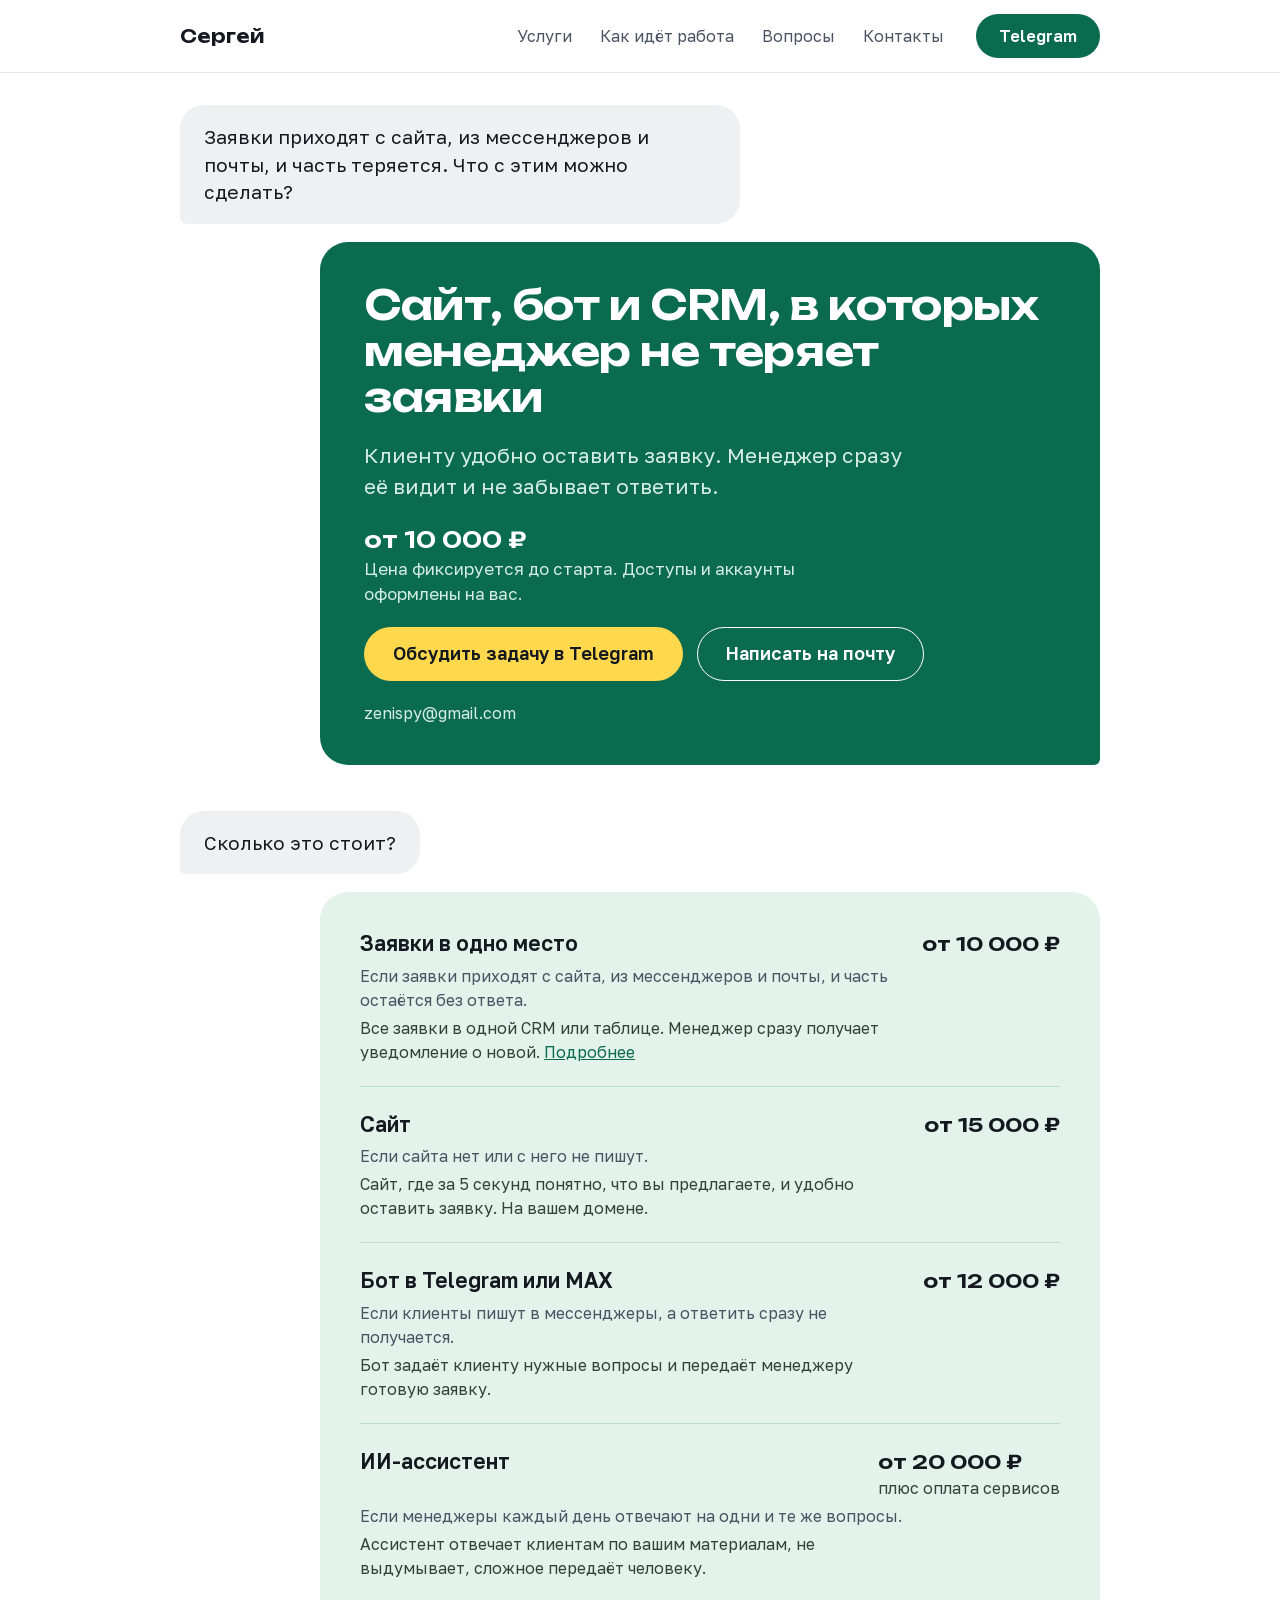
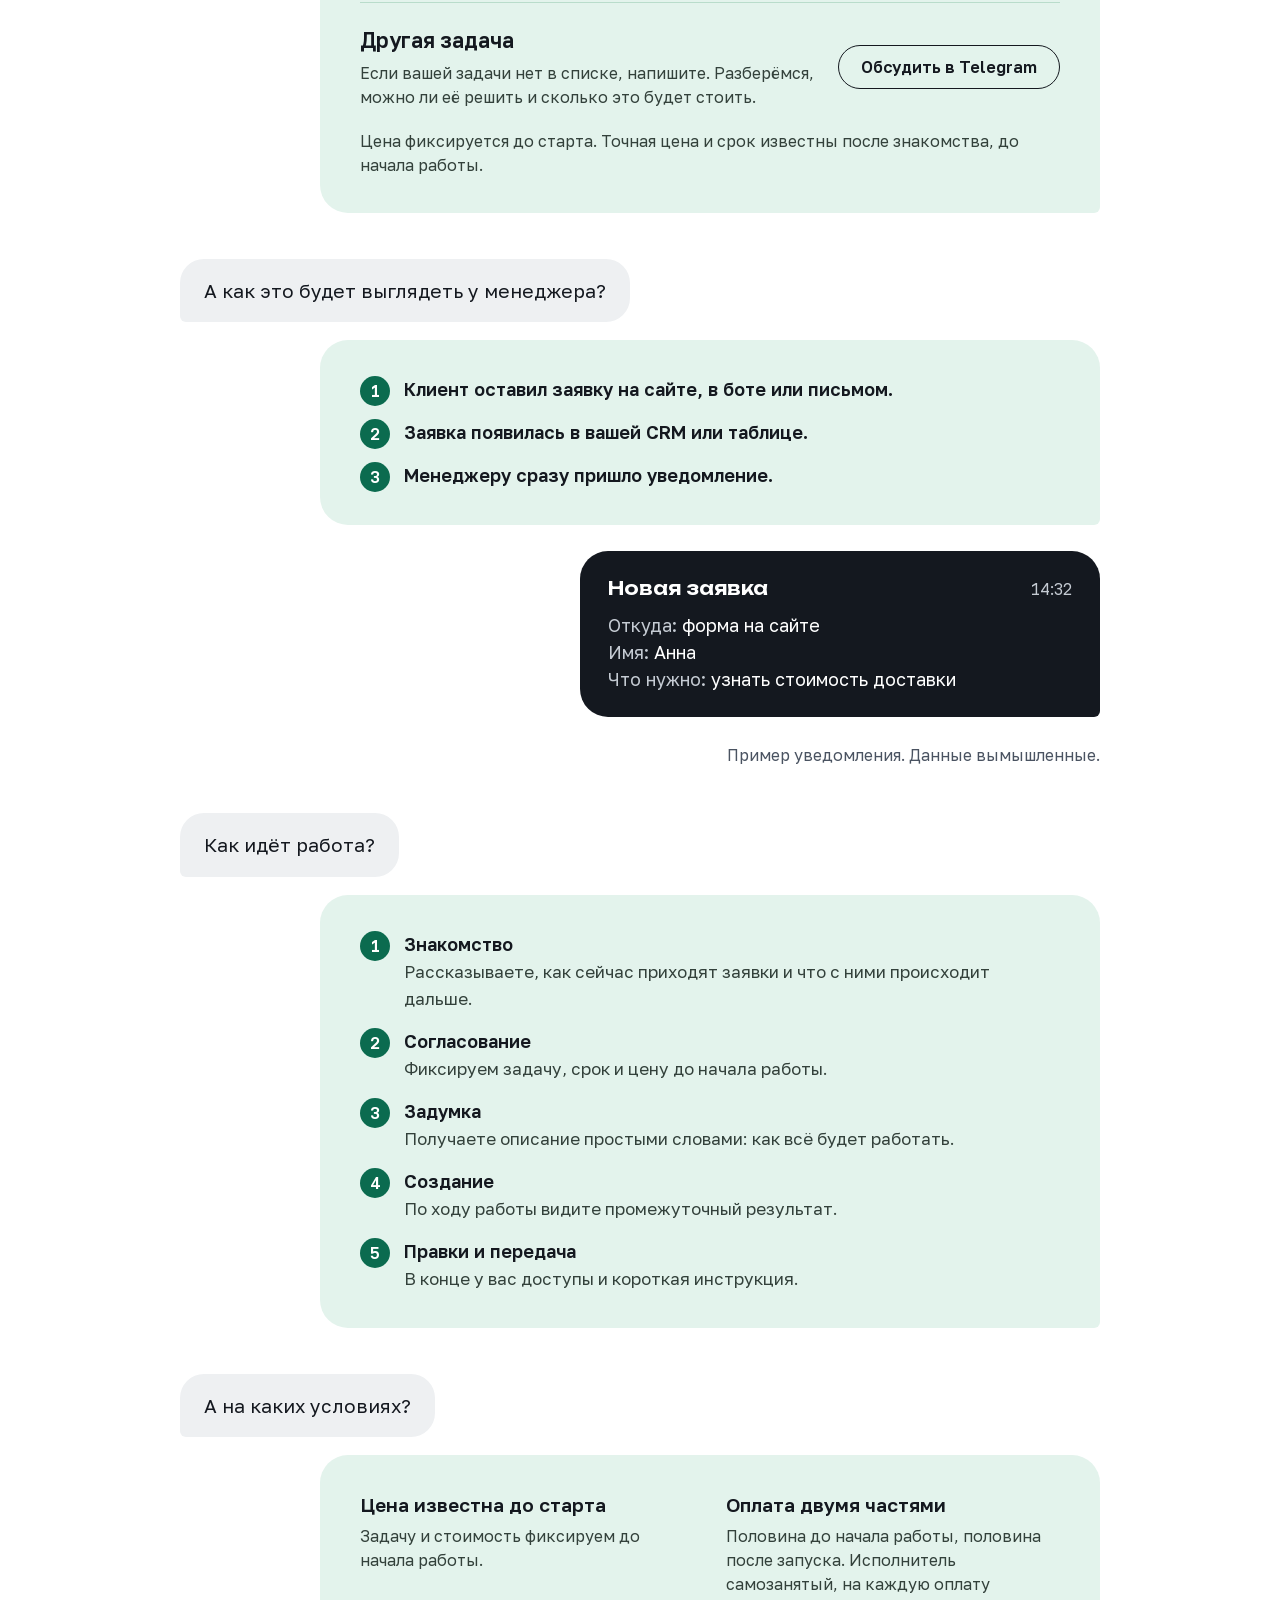
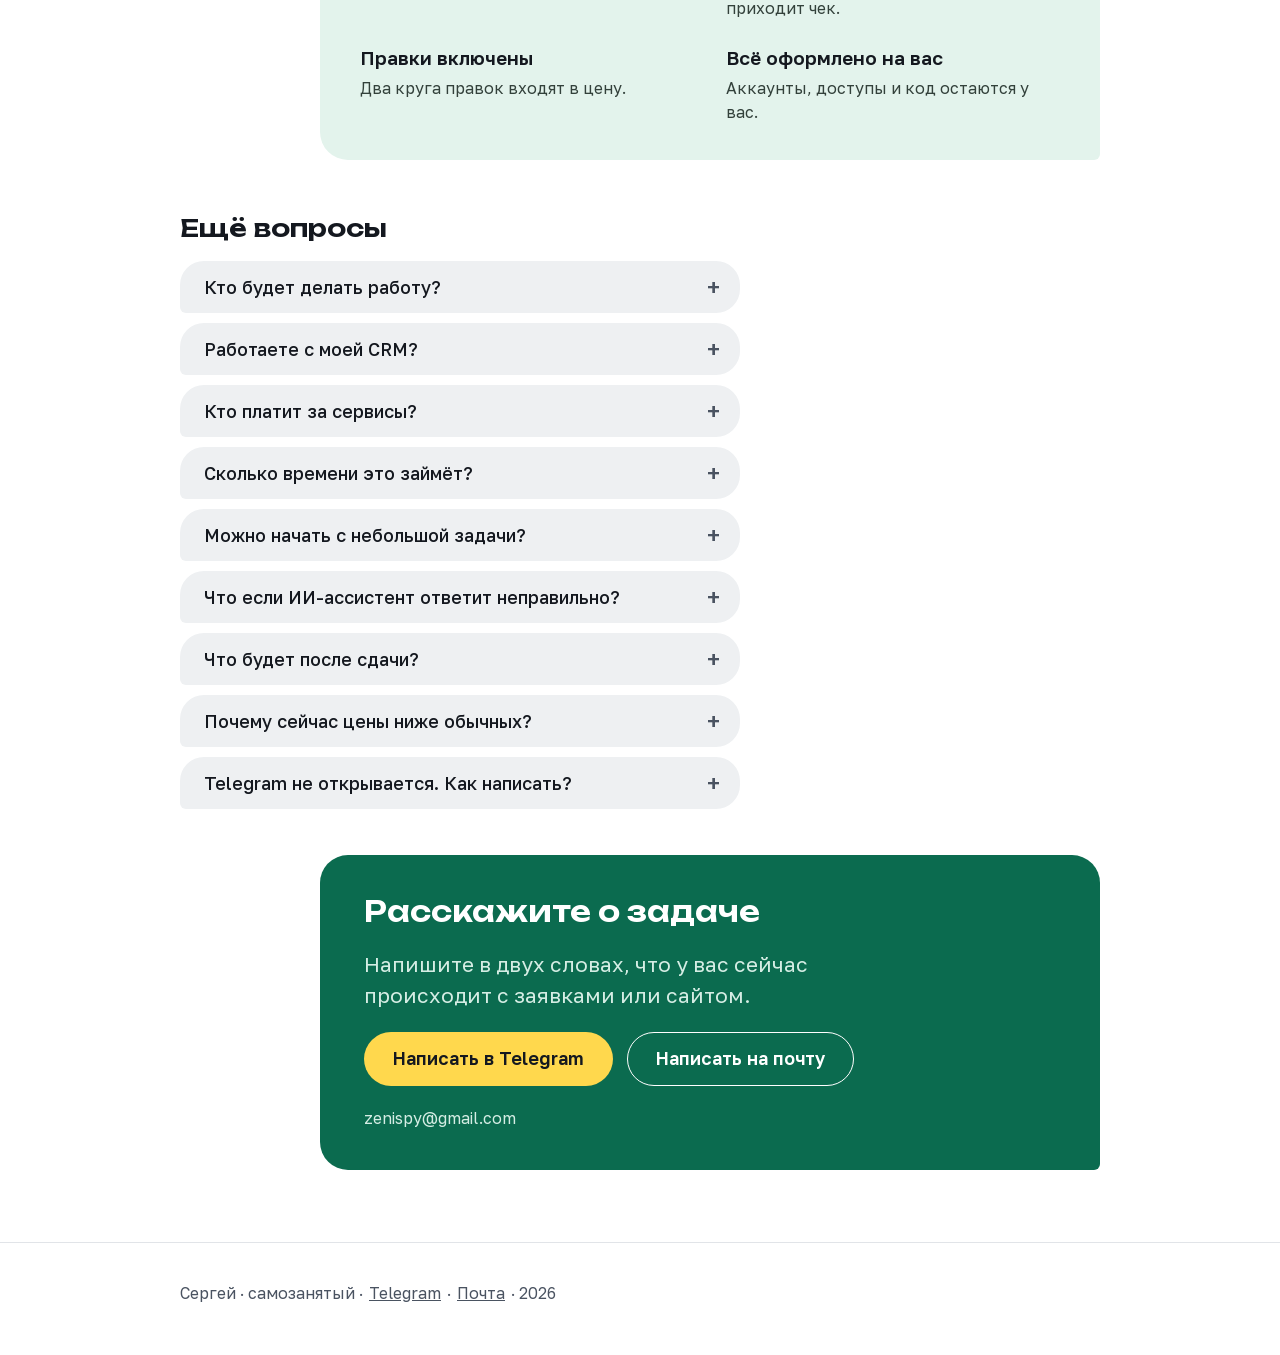
==== commit 920399a2: "Свои шрифты и новая иконка сайта" ====
--- a/index.html
+++ b/index.html
@@ -9,16 +9,16 @@
   <meta property="og:description" content="Сайт, бот и CRM, в которых менеджер не теряет заявки. От 10&nbsp;000&nbsp;₽, цена фиксируется до старта, доступы оформлены на вас. Пишите в Telegram или на почту.">
   <meta property="og:type" content="website">
   <meta property="og:locale" content="ru_RU">
-  <meta name="theme-color" content="#111506">
+  <meta name="theme-color" content="#FFFFFF">
   <link rel="icon" href="favicon.svg" type="image/svg+xml">
-  <link rel="stylesheet" href="css/base.css">
-  <link rel="stylesheet" href="css/pages.css">
-  <script src="js/float-button.js" defer></script>
+  <link rel="stylesheet" href="css/base.css?v=7">
+  <link rel="stylesheet" href="css/pages.css?v=7">
+  <script src="js/float-button.js?v=7" defer></script>
 </head>
 <body>
 
   <header class="site-header">
-    <div class="container header-inner">
+    <div class="wrap header-inner">
       <a class="brand" href="index.html">Сергей</a>
       <nav class="nav" aria-label="Разделы сайта">
         <a href="#uslugi">Услуги</a>
@@ -26,203 +26,163 @@
         <a href="#voprosy">Вопросы</a>
         <a href="#kontakty">Контакты</a>
       </nav>
-      <a class="btn btn-small js-contact" data-place="header" href="https://t.me/zenispy">Telegram</a>
+      <a class="btn btn--small btn--green js-contact" data-place="header" href="https://t.me/zenispy">Telegram</a>
     </div>
   </header>
 
-  <main>
+  <main class="wrap chat">
 
-    <section class="hero" data-hide-float>
-      <div class="container">
-        <p class="eyebrow">Для бизнеса, где заявки приходят с сайта, из мессенджеров и почты</p>
-        <h1>Сайт, бот и CRM, в которых менеджер не теряет заявки</h1>
-        <p class="hero-sub">Клиенту удобно оставить заявку. Менеджер сразу её видит и не забывает ответить.</p>
-        <p class="hero-facts"><span class="fact-group">от&nbsp;10&nbsp;000&nbsp;₽ · цена фиксируется до старта</span><span class="fact-sep"> · </span><span class="fact-last">доступы и аккаунты оформлены на вас</span></p>
-        <div class="hero-actions">
-          <a class="btn js-contact" data-place="hero" href="https://t.me/zenispy">Обсудить задачу в Telegram</a>
-          <a class="btn btn-ghost js-contact" data-place="hero-mail" href="mailto:zenispy@gmail.com">Написать на почту</a>
-        </div>
-        <p class="contacts-address hero-address">zenispy@gmail.com</p>
+    <!-- 1. Первый экран -->
+    <p class="q intro-q">Заявки приходят с сайта, из мессенджеров и почты, и часть теряется. Что с этим можно сделать?</p>
+    <section class="a a--accent intro-a" data-hide-float>
+      <h1>Сайт, бот и CRM, в которых менеджер не теряет заявки</h1>
+      <p class="lead">Клиенту удобно оставить заявку. Менеджер сразу её видит и не забывает ответить.</p>
+      <p class="facts"><strong>от&nbsp;10&nbsp;000&nbsp;₽</strong> Цена фиксируется до старта. Доступы и аккаунты оформлены на вас.</p>
+      <div class="actions">
+        <a class="btn btn--yellow js-contact" data-place="hero" href="https://t.me/zenispy">Обсудить задачу в Telegram</a>
+        <a class="btn btn--line-white js-contact" data-place="hero-mail" href="mailto:zenispy@gmail.com">Написать на почту</a>
+      </div>
+      <p class="address">zenispy@gmail.com</p>
+    </section>
+
+    <!-- 2. Услуги и цены.
+         Новая услуга: скопируй любую .price-row, поменяй название, цену и тексты. -->
+    <h2 class="q">Сколько это стоит?</h2>
+    <section class="a a--calm" id="uslugi">
+      <div class="price-row">
+        <h3>Заявки в одно место</h3>
+        <span class="price">от&nbsp;10&nbsp;000&nbsp;₽</span>
+        <p class="if">Если заявки приходят с сайта, из мессенджеров и почты, и часть остаётся без ответа.</p>
+        <p>Все заявки в одной CRM или таблице. Менеджер сразу получает уведомление о новой. <a href="services/zayavki-i-prodazhi.html">Подробнее</a></p>
+      </div>
+      <div class="price-row">
+        <h3>Сайт</h3>
+        <span class="price">от&nbsp;15&nbsp;000&nbsp;₽</span>
+        <p class="if">Если сайта нет или с него не пишут.</p>
+        <p>Сайт, где за 5 секунд понятно, что вы предлагаете, и удобно оставить заявку. На вашем домене.</p>
+      </div>
+      <div class="price-row">
+        <h3>Бот в Telegram или MAX</h3>
+        <span class="price">от&nbsp;12&nbsp;000&nbsp;₽</span>
+        <p class="if">Если клиенты пишут в мессенджеры, а ответить сразу не получается.</p>
+        <p>Бот задаёт клиенту нужные вопросы и передаёт менеджеру готовую заявку.</p>
+      </div>
+      <div class="price-row">
+        <h3>ИИ-ассистент</h3>
+        <span class="price">от&nbsp;20&nbsp;000&nbsp;₽<small>плюс оплата сервисов</small></span>
+        <p class="if">Если менеджеры каждый день отвечают на одни и те же вопросы.</p>
+        <p>Ассистент отвечает клиентам по вашим материалам, не выдумывает, сложное передаёт человеку.</p>
+      </div>
+      <div class="price-row price-row--other">
+        <h3>Другая задача</h3>
+        <p>Если вашей задачи нет в списке, напишите. Разберёмся, можно ли её решить и сколько это будет стоить.</p>
+        <a class="btn btn--small btn--line-ink js-contact" data-place="card-other" href="https://t.me/zenispy">Обсудить в Telegram</a>
+      </div>
+      <p class="price-foot">Цена фиксируется до старта. Точная цена и срок известны после знакомства, до начала работы.</p>
+    </section>
+
+    <!-- 3. Что видит менеджер -->
+    <h2 class="q">А как это будет выглядеть у менеджера?</h2>
+    <section class="a a--calm a--before-notice" id="kak-eto-vyglyadit">
+      <ol class="steps">
+        <li><strong>Клиент оставил заявку на сайте, в боте или письмом.</strong></li>
+        <li><strong>Заявка появилась в вашей CRM или таблице.</strong></li>
+        <li><strong>Менеджеру сразу пришло уведомление.</strong></li>
+      </ol>
+    </section>
+    <div class="a a--dark">
+      <div class="notice-head"><strong>Новая заявка</strong><time>14:32</time></div>
+      <p><span>Откуда:</span> форма на сайте</p>
+      <p><span>Имя:</span> Анна</p>
+      <p><span>Что нужно:</span> узнать стоимость доставки</p>
+    </div>
+    <p class="a-note">Пример уведомления. Данные вымышленные.</p>
+
+    <!-- 4. Как идёт работа -->
+    <h2 class="q">Как идёт работа?</h2>
+    <section class="a a--calm" id="kak-idet-rabota">
+      <ol class="steps">
+        <li><strong>Знакомство</strong><span>Рассказываете, как сейчас приходят заявки и что с ними происходит дальше.</span></li>
+        <li><strong>Согласование</strong><span>Фиксируем задачу, срок и цену до начала работы.</span></li>
+        <li><strong>Задумка</strong><span>Получаете описание простыми словами: как всё будет работать.</span></li>
+        <li><strong>Создание</strong><span>По ходу работы видите промежуточный результат.</span></li>
+        <li><strong>Правки и передача</strong><span>В конце у вас доступы и короткая инструкция.</span></li>
+      </ol>
+    </section>
+
+    <!-- 5. Условия -->
+    <h2 class="q">А на каких условиях?</h2>
+    <section class="a a--calm" id="usloviya">
+      <div class="terms">
+        <div><h3>Цена известна до старта</h3><p>Задачу и стоимость фиксируем до начала работы.</p></div>
+        <div><h3>Оплата двумя частями</h3><p>Половина до начала работы, половина после запуска. Исполнитель самозанятый, на каждую оплату приходит чек.</p></div>
+        <div><h3>Правки включены</h3><p>Два круга правок входят в цену.</p></div>
+        <div><h3>Всё оформлено на вас</h3><p>Аккаунты, доступы и код остаются у вас.</p></div>
       </div>
     </section>
 
-    <section id="uslugi">
-      <div class="container">
-        <h2 class="section-title">Услуги и цены</h2>
+    <!-- 6. Ещё вопросы.
+         Новый вопрос: скопируй <details>, поменяй вопрос и ответ. -->
+    <h2 class="chat-title" id="voprosy">Ещё вопросы</h2>
+    <div class="faq">
+      <details>
+        <summary>Кто будет делать работу?</summary>
+        <div class="a a--calm">Я, Сергей. Работаю как самозанятый. До этого 5 лет работал в продажах, в том числе B2B, поэтому знаю, как заявки теряются на практике.</div>
+      </details>
+      <details>
+        <summary>Работаете с моей CRM?</summary>
+        <div class="a a--calm">Скорее всего, да. Работал в Битрикс24, amoCRM, YCLIENTS, Мегаплан, EnvyCRM и 1С:CRM. Если CRM нет, подскажу, нужна ли она вам.</div>
+      </details>
+      <details>
+        <summary>Кто платит за сервисы?</summary>
+        <div class="a a--calm">Хостинг, домен, CRM и нейросеть оформляются на вас, и оплачиваете их вы напрямую. Сколько это в месяц, скажу заранее.</div>
+      </details>
+      <details>
+        <summary>Сколько времени это займёт?</summary>
+        <div class="a a--calm">Зависит от объёма задачи. Срок называю после знакомства, до начала работы.</div>
+      </details>
+      <details>
+        <summary>Можно начать с небольшой задачи?</summary>
+        <div class="a a--calm">Да. Например, с одной формы на сайте, заявки из которой сразу приходят менеджеру.</div>
+      </details>
+      <details>
+        <summary>Что если ИИ-ассистент ответит неправильно?</summary>
+        <div class="a a--calm">Он отвечает только по вашим материалам. Если ответа в них нет, передаёт вопрос человеку.</div>
+      </details>
+      <details>
+        <summary>Что будет после сдачи?</summary>
+        <div class="a a--calm">У вас останутся доступы и короткая инструкция. Сопровождение по желанию.</div>
+      </details>
+      <details>
+        <summary>Почему сейчас цены ниже обычных?</summary>
+        <div class="a a--calm">Я недавно открылся и собираю портфолио, поэтому сейчас предлагаю пониженные цены. Объём работы и правки те же, что в договорённости.</div>
+      </details>
+      <details>
+        <summary>Telegram не открывается. Как написать?</summary>
+        <div class="a a--calm">Напишите на почту <a class="js-contact" data-place="faq-mail" href="mailto:zenispy@gmail.com">zenispy@gmail.com</a>, отвечу оттуда.</div>
+      </details>
+    </div>
 
-        <!-- Новая услуга: скопируй любую карточку, поменяй тексты, цену и ссылку. -->
-        <div class="cards">
-          <article class="card">
-            <h3>Заявки в одно место</h3>
-            <p><span class="card-label">Подходит, если</span>Заявки приходят с сайта, из мессенджеров и почты, и часть остаётся без ответа</p>
-            <p><span class="card-label">Что получите</span>Все заявки в одной CRM или таблице. Менеджер сразу получает уведомление о новой</p>
-            <p class="card-price">от&nbsp;10&nbsp;000&nbsp;₽</p>
-            <a class="card-link" href="services/zayavki-i-prodazhi.html">Подробнее →</a>
-          </article>
-
-          <article class="card">
-            <h3>Сайт</h3>
-            <p><span class="card-label">Подходит, если</span>Сайта нет или с него не пишут</p>
-            <p><span class="card-label">Что получите</span>Сайт, где за 5 секунд понятно, что вы предлагаете, и удобно оставить заявку. На вашем домене</p>
-            <p class="card-price">от&nbsp;15&nbsp;000&nbsp;₽</p>
-            <a class="card-link js-contact" data-place="card-site" href="https://t.me/zenispy">Обсудить в Telegram →</a>
-          </article>
-
-          <article class="card">
-            <h3>Бот в Telegram или MAX</h3>
-            <p><span class="card-label">Подходит, если</span>Клиенты пишут в мессенджеры, а ответить сразу не получается</p>
-            <p><span class="card-label">Что получите</span>Бот задаёт клиенту нужные вопросы и передаёт менеджеру готовую заявку</p>
-            <p class="card-price">от&nbsp;12&nbsp;000&nbsp;₽</p>
-            <a class="card-link js-contact" data-place="card-bot" href="https://t.me/zenispy">Обсудить в Telegram →</a>
-          </article>
-
-          <article class="card">
-            <h3>ИИ-ассистент</h3>
-            <p><span class="card-label">Подходит, если</span>Менеджеры каждый день отвечают на одни и те же вопросы</p>
-            <p><span class="card-label">Что получите</span>Ассистент отвечает клиентам по вашим материалам, не выдумывает, сложное передаёт человеку</p>
-            <p class="card-price">от&nbsp;20&nbsp;000&nbsp;₽ + оплата сервисов</p>
-            <a class="card-link js-contact" data-place="card-ai" href="https://t.me/zenispy">Обсудить в Telegram →</a>
-          </article>
-
-          <article class="card card-wide">
-            <div class="card-wide-text">
-              <h3>Другая задача</h3>
-              <p>Если вашей задачи нет в списке, напишите. Разберёмся, можно ли её решить и сколько это будет стоить.</p>
-            </div>
-            <a class="btn btn-ghost js-contact" data-place="card-other" href="https://t.me/zenispy">Обсудить в Telegram</a>
-          </article>
-        </div>
-
-        <p class="cards-note">Точная цена и срок известны после знакомства, до начала работы.</p>
+    <!-- 7. Контакты -->
+    <section class="a a--accent a--last" id="kontakty" data-hide-float>
+      <h2>Расскажите о задаче</h2>
+      <p class="lead">Напишите в двух словах, что у вас сейчас происходит с заявками или сайтом.</p>
+      <div class="actions">
+        <a class="btn btn--yellow js-contact" data-place="contacts" href="https://t.me/zenispy">Написать в Telegram</a>
+        <a class="btn btn--line-white js-contact" data-place="contacts-mail" href="mailto:zenispy@gmail.com">Написать на почту</a>
       </div>
-    </section>
-
-    <section id="kak-eto-vyglyadit">
-      <div class="container">
-        <h2 class="section-title">Что видит менеджер</h2>
-        <div class="flow">
-          <ol class="flow-steps">
-            <li>Клиент оставил заявку на сайте, в боте или письмом.</li>
-            <li>Заявка появилась в вашей CRM или таблице.</li>
-            <li>Менеджеру сразу пришло уведомление.</li>
-          </ol>
-          <figure class="notice-wrap">
-            <div class="notice">
-              <span class="notice-tag">Пример уведомления</span>
-              <strong class="notice-title">Новая заявка</strong>
-              <p><span>Откуда:</span> форма на сайте</p>
-              <p><span>Имя:</span> Анна</p>
-              <p><span>Что нужно:</span> узнать стоимость доставки</p>
-              <p><span>Время:</span> 14:32</p>
-            </div>
-            <figcaption>Данные в примере вымышленные</figcaption>
-          </figure>
-        </div>
-      </div>
-    </section>
-
-    <section id="kak-idet-rabota">
-      <div class="container">
-        <h2 class="section-title">Как идёт работа</h2>
-        <ol class="work-list">
-          <li><strong>Знакомство.</strong> <span>Рассказываете, как сейчас приходят заявки и что с ними происходит дальше.</span></li>
-          <li><strong>Согласование.</strong> <span>Фиксируем задачу, срок и цену до начала работы.</span></li>
-          <li><strong>Задумка.</strong> <span>Получаете описание простыми словами: как всё будет работать.</span></li>
-          <li><strong>Создание.</strong> <span>По ходу работы видите промежуточный результат.</span></li>
-          <li><strong>Правки и передача.</strong> <span>В конце у вас доступы и короткая инструкция.</span></li>
-        </ol>
-      </div>
-    </section>
-
-    <section id="usloviya">
-      <div class="container">
-        <h2 class="section-title">Условия работы</h2>
-        <div class="cards">
-          <article class="card">
-            <h3>Цена известна до старта</h3>
-            <p>Задачу и стоимость фиксируем до начала работы.</p>
-          </article>
-          <article class="card">
-            <h3>Оплата двумя частями</h3>
-            <p>Половина до начала работы, половина после запуска. Исполнитель самозанятый, на каждую оплату приходит чек.</p>
-          </article>
-          <article class="card">
-            <h3>Правки включены</h3>
-            <p>Два круга правок входят в цену.</p>
-          </article>
-          <article class="card">
-            <h3>Всё оформлено на вас</h3>
-            <p>Аккаунты, доступы и код остаются у вас.</p>
-          </article>
-        </div>
-      </div>
-    </section>
-
-    <section id="voprosy">
-      <div class="container">
-        <h2 class="section-title">Частые вопросы</h2>
-        <div class="faq">
-          <details>
-            <summary>Кто будет делать работу?</summary>
-            <p>Я, Сергей. Работаю как самозанятый. До этого 5 лет работал в продажах, в том числе B2B, поэтому знаю, как заявки теряются на практике.</p>
-          </details>
-          <details>
-            <summary>Работаете с моей CRM?</summary>
-            <p>Скорее всего, да. Работал в Битрикс24, amoCRM, YCLIENTS, Мегаплан, EnvyCRM и 1С:CRM. Если CRM нет, подскажу, нужна ли она вам.</p>
-          </details>
-          <details>
-            <summary>Кто платит за сервисы?</summary>
-            <p>Хостинг, домен, CRM и нейросеть оформляются на вас, и оплачиваете их вы напрямую. Сколько это в месяц, скажу заранее.</p>
-          </details>
-          <details>
-            <summary>Сколько времени это займёт?</summary>
-            <p>Зависит от объёма задачи. Срок называю после знакомства, до начала работы.</p>
-          </details>
-          <details>
-            <summary>Можно начать с небольшой задачи?</summary>
-            <p>Да. Например, с одной формы на сайте, заявки из которой сразу приходят менеджеру.</p>
-          </details>
-          <details>
-            <summary>Что если ИИ-ассистент ответит неправильно?</summary>
-            <p>Он отвечает только по вашим материалам. Если ответа в них нет, передаёт вопрос человеку.</p>
-          </details>
-          <details>
-            <summary>Что будет после сдачи?</summary>
-            <p>У вас останутся доступы и короткая инструкция. Сопровождение по желанию.</p>
-          </details>
-          <details>
-            <summary>Почему сейчас цены ниже обычных?</summary>
-            <p>Я недавно открылся и собираю портфолио, поэтому сейчас предлагаю пониженные цены. Объём работы и правки те же, что в договорённости.</p>
-          </details>
-          <details>
-            <summary>Telegram не открывается. Как написать?</summary>
-            <p>Напишите на почту <a class="js-contact" data-place="faq-mail" href="mailto:zenispy@gmail.com">zenispy@gmail.com</a>, отвечу оттуда.</p>
-          </details>
-        </div>
-      </div>
-    </section>
-
-    <section id="kontakty" class="contacts" data-hide-float>
-      <div class="container">
-        <h2 class="section-title">Расскажите о задаче</h2>
-        <div class="contacts-box">
-          <p>Напишите в двух словах, что у вас сейчас происходит с заявками или сайтом.</p>
-          <div class="contacts-actions">
-            <a class="btn js-contact" data-place="contacts" href="https://t.me/zenispy">Написать в Telegram</a>
-            <a class="btn js-contact" data-place="contacts-mail" href="mailto:zenispy@gmail.com">Написать на почту</a>
-          </div>
-          <p class="contacts-address">zenispy@gmail.com</p>
-        </div>
-      </div>
+      <p class="address">zenispy@gmail.com</p>
     </section>
 
   </main>
 
   <footer class="site-footer">
-    <div class="container">Сергей · самозанятый · <a class="js-contact" data-place="footer" href="https://t.me/zenispy">Telegram</a> · <a class="js-contact" data-place="footer-mail" href="mailto:zenispy@gmail.com">Почта</a> · 2026</div>
+    <div class="wrap">Сергей · самозанятый · <a class="js-contact" data-place="footer" href="https://t.me/zenispy">Telegram</a> · <a class="js-contact" data-place="footer-mail" href="mailto:zenispy@gmail.com">Почта</a> · 2026</div>
   </footer>
 
-  <a class="btn float-btn js-contact" data-place="float" href="https://t.me/zenispy">Написать в Telegram</a>
+  <div class="composer">
+    <a class="js-contact" data-place="float" href="https://t.me/zenispy"><span>Написать о своей задаче</span><span>Telegram</span></a>
+  </div>
 
 </body>
 </html>
--- a/css/base.css
+++ b/css/base.css
@@ -1,25 +1,75 @@
-/* Основа: палитра, градиент, типографика, кнопки, шапка */
+/* Основа: переменные (цвета, шрифты), шрифты из fonts/, шапка, кнопки, подвал.
+   Стиль «Переписка»: белый фон, зелёный, жёлтая главная кнопка. Цвета брать только отсюда. */
 
 :root {
-  /* Палитра со скриншота */
-  --olive: #81815D;
-  --olive-dark: #323522;
-  --black: #111506;
-  --wine: #570F1D;
-  --wine-light: #6F2B34;
-  --wine-dark: #340A0E;
-
-  /* Текст */
-  --text: #F0EDE0;
-  --text-muted: #CFCCBA;
-
-  /* Подложки под текст: всегда тёмные, чтобы светлый текст читался */
-  --panel: rgba(17, 21, 6, 0.72);
-  --panel-line: rgba(129, 129, 93, 0.28);
-
-  --radius: 20px;
-  --gutter: 20px;
-  --max: 1080px;
+  --bg: #FFFFFF;
+  --ink: #14181F;            /* основной текст */
+  --muted: #4A5361;          /* второстепенный текст, меню */
+  --line: #E1E4E8;           /* тонкие линии шапки и подвала */
+  --bubble-in: #EEF0F2;      /* сообщение клиента */
+  --green: #0B6B4F;          /* главный ответ, кнопки, цифры шагов */
+  --green-soft: #D5EDE4;     /* второстепенный текст на зелёном */
+  --tint: #E3F3EC;           /* спокойный ответ */
+  --tint-line: #B9DCCB;      /* линии внутри спокойного ответа */
+  --tint-text: #33413B;      /* текст внутри спокойного ответа */
+  --yellow: #FFD84D;         /* главная кнопка на зелёном */
+  --dark: #14181F;           /* уведомление */
+  --dark-soft: #C5CBD3;      /* подписи в уведомлении */
+
+  --font-display: "Unbounded", "Golos Text", system-ui, sans-serif;
+  --font-text: "Golos Text", system-ui, -apple-system, "Segoe UI", Roboto, sans-serif;
+}
+
+/* Шрифты лежат в папке fonts/. Golos Text переменный: один файл на все начертания 400-600.
+   Подмножества (cyrillic, latin, latin-ext) браузер подгружает только по необходимости.
+   ₽ лежит в latin-ext. */
+@font-face {
+  font-family: "Golos Text";
+  font-style: normal;
+  font-weight: 400 600;
+  font-display: swap;
+  src: url("../fonts/golos-text-cyrillic.woff2") format("woff2");
+  unicode-range: U+0301, U+0400-045F, U+0490-0491, U+04B0-04B1, U+2116;
+}
+@font-face {
+  font-family: "Golos Text";
+  font-style: normal;
+  font-weight: 400 600;
+  font-display: swap;
+  src: url("../fonts/golos-text-latin-ext.woff2") format("woff2");
+  unicode-range: U+0100-02BA, U+02BD-02C5, U+02C7-02CC, U+02CE-02D7, U+02DD-02FF, U+0304, U+0308, U+0329, U+1D00-1DBF, U+1E00-1E9F, U+1EF2-1EFF, U+2020, U+20A0-20AB, U+20AD-20C0, U+2113, U+2C60-2C7F, U+A720-A7FF;
+}
+@font-face {
+  font-family: "Golos Text";
+  font-style: normal;
+  font-weight: 400 600;
+  font-display: swap;
+  src: url("../fonts/golos-text-latin.woff2") format("woff2");
+  unicode-range: U+0000-00FF, U+0131, U+0152-0153, U+02BB-02BC, U+02C6, U+02DA, U+02DC, U+0304, U+0308, U+0329, U+2000-206F, U+20AC, U+2122, U+2191, U+2193, U+2212, U+2215, U+FEFF, U+FFFD;
+}
+@font-face {
+  font-family: "Unbounded";
+  font-style: normal;
+  font-weight: 600;
+  font-display: swap;
+  src: url("../fonts/unbounded-cyrillic.woff2") format("woff2");
+  unicode-range: U+0301, U+0400-045F, U+0490-0491, U+04B0-04B1, U+2116;
+}
+@font-face {
+  font-family: "Unbounded";
+  font-style: normal;
+  font-weight: 600;
+  font-display: swap;
+  src: url("../fonts/unbounded-latin-ext.woff2") format("woff2");
+  unicode-range: U+0100-02BA, U+02BD-02C5, U+02C7-02CC, U+02CE-02D7, U+02DD-02FF, U+0304, U+0308, U+0329, U+1D00-1DBF, U+1E00-1E9F, U+1EF2-1EFF, U+2020, U+20A0-20AB, U+20AD-20C0, U+2113, U+2C60-2C7F, U+A720-A7FF;
+}
+@font-face {
+  font-family: "Unbounded";
+  font-style: normal;
+  font-weight: 600;
+  font-display: swap;
+  src: url("../fonts/unbounded-latin.woff2") format("woff2");
+  unicode-range: U+0000-00FF, U+0131, U+0152-0153, U+02BB-02BC, U+02C6, U+02DA, U+02DC, U+0304, U+0308, U+0329, U+2000-206F, U+20AC, U+2122, U+2191, U+2193, U+2212, U+2215, U+FEFF, U+FFFD;
 }
 
 *,
@@ -30,118 +80,33 @@
 
 html {
   scroll-behavior: smooth;
-  background: var(--wine-dark);
 }
 
 body {
   margin: 0;
-  min-height: 100vh;
-  font-family: -apple-system, BlinkMacSystemFont, "Segoe UI", Roboto, "Helvetica Neue", Arial, sans-serif;
+  background: var(--bg);
+  color: var(--ink);
+  font-family: var(--font-text);
   font-size: 18px;
-  line-height: 1.6;
-  color: var(--text);
-  /* Олива сверху, почти чёрный в середине, бордо внизу.
-     Олива занимает только верхний край под шапкой, там текст на тёмной подложке. */
-  background-color: var(--black);
-  background-image: linear-gradient(
-    180deg,
-    var(--olive) 0,
-    var(--olive-dark) 260px,
-    var(--black) 560px,
-    var(--black) 50%,
-    var(--wine-light) 76%,
-    var(--wine) 89%,
-    var(--wine-dark) 100%
-  );
-  background-repeat: no-repeat;
+  line-height: 1.5;
   -webkit-text-size-adjust: 100%;
 }
 
-img,
-svg {
-  max-width: 100%;
-  display: block;
-}
-
 a {
-  color: inherit;
+  color: var(--green);
 }
 
 h1,
 h2,
-h3 {
+h3,
+p {
   margin: 0;
-  line-height: 1.15;
-  font-weight: 700;
-  letter-spacing: -0.01em;
-}
-
-p {
-  margin: 0 0 1em;
-}
-
-.container {
-  width: 100%;
-  max-width: var(--max);
+}
+
+.wrap {
+  max-width: 1000px;
   margin: 0 auto;
-  padding: 0 var(--gutter);
-}
-
-section {
-  padding: 72px 0;
-  scroll-margin-top: 90px;
-}
-
-.section-title {
-  font-size: clamp(30px, 5vw, 44px);
-}
-
-/* Кнопки: акцентный цвет только здесь */
-.btn {
-  display: inline-block;
-  padding: 14px 28px;
-  border-radius: 999px;
-  background: var(--olive);
-  color: var(--black);
-  font-weight: 700;
-  font-size: 17px;
-  line-height: 1.2;
-  text-align: center;
-  text-decoration: none;
-  border: 2px solid var(--olive);
-  transition: transform 0.15s ease, filter 0.15s ease;
-}
-
-.btn:hover,
-.btn:focus-visible {
-  filter: brightness(1.1);
-  transform: translateY(-1px);
-}
-
-.btn-small {
-  display: inline-flex;
-  align-items: center;
-  min-height: 44px;
-  padding: 10px 20px;
-  font-size: 16px;
-}
-
-.btn-ghost {
-  background: transparent;
-  color: var(--text);
-  border-color: var(--panel-line);
-}
-
-.btn-ghost:hover,
-.btn-ghost:focus-visible {
-  border-color: var(--text-muted);
-  filter: none;
-}
-
-a:focus-visible,
-.btn:focus-visible {
-  outline: 3px solid var(--text);
-  outline-offset: 3px;
+  padding: 0 40px;
 }
 
 /* Шапка */
@@ -149,59 +114,158 @@
   position: sticky;
   top: 0;
   z-index: 10;
-  background: rgba(17, 21, 6, 0.62);
-  -webkit-backdrop-filter: blur(10px);
-  backdrop-filter: blur(10px);
-  border-bottom: 1px solid var(--panel-line);
+  background: rgba(255, 255, 255, 0.92);
+  -webkit-backdrop-filter: blur(8px);
+  backdrop-filter: blur(8px);
+  border-bottom: 1px solid var(--line);
 }
 
 .header-inner {
   display: flex;
   align-items: center;
-  justify-content: space-between;
-  gap: 16px;
-  padding-top: 12px;
-  padding-bottom: 12px;
+  gap: 32px;
+  padding-top: 14px;
+  padding-bottom: 14px;
 }
 
 .brand {
   display: inline-flex;
   align-items: center;
   min-height: 44px;
-  font-weight: 700;
-  font-size: 20px;
+  font-family: var(--font-display);
+  font-weight: 600;
+  font-size: 18px;
+  color: var(--ink);
   text-decoration: none;
 }
 
 .nav {
   display: flex;
-  gap: 24px;
+  gap: 28px;
   margin-left: auto;
 }
 
 .nav a {
+  display: inline-flex;
+  align-items: center;
+  min-height: 44px;
+  color: var(--muted);
+  font-size: 16px;
   text-decoration: none;
-  color: var(--text-muted);
+}
+
+.nav a:hover {
+  color: var(--ink);
+}
+
+/* Кнопки: полное скругление. Варианты: yellow, green, line-white, line-ink */
+.btn {
+  display: inline-flex;
+  align-items: center;
+  justify-content: center;
+  min-height: 54px;
+  padding: 0 28px;
+  border: 1.5px solid transparent;
+  border-radius: 999px;
+  font-weight: 600;
+  font-size: 18px;
+  text-align: center;
+  text-decoration: none;
+}
+
+.btn--small {
+  min-height: 44px;
+  padding: 0 22px;
   font-size: 16px;
 }
 
-.nav a:hover {
-  color: var(--text);
-}
-
-@media (max-width: 760px) {
-  body {
-    font-size: 17px;
-  }
-
-  section {
-    padding: 52px 0;
-  }
-}
-
-/* На телефоне и узком планшете меню скрыто: остаются «Сергей» и кнопка Telegram */
+.btn--green {
+  background: var(--green);
+  color: #FFFFFF;
+}
+
+.btn--yellow {
+  background: var(--yellow);
+  color: var(--ink);
+}
+
+.btn--line-white {
+  border-color: #FFFFFF;
+  color: #FFFFFF;
+}
+
+.btn--line-ink {
+  border-color: var(--ink);
+  color: var(--ink);
+}
+
+a:focus-visible,
+summary:focus-visible {
+  outline: 3px solid var(--ink);
+  outline-offset: 3px;
+}
+
+/* Белый контур на зелёном фоне, иначе тёмный не виден */
+.a--accent a:focus-visible {
+  outline-color: #FFFFFF;
+}
+
+/* Подвал */
+.site-footer {
+  border-top: 1px solid var(--line);
+  padding: 28px 0 40px;
+  font-size: 16px;
+  color: var(--muted);
+}
+
+.site-footer a {
+  display: inline-block;
+  padding: 10px 2px;
+  color: var(--muted);
+}
+
+/* Телефон и узкий планшет: в шапке только «Сергей» и кнопка Telegram */
 @media (max-width: 900px) {
   .nav {
     display: none;
   }
-}
+
+  .header-inner {
+    justify-content: space-between;
+  }
+}
+
+@media (max-width: 760px) {
+  body {
+    font-size: 16px;
+  }
+
+  .wrap {
+    padding: 0 16px;
+  }
+
+  .header-inner {
+    padding-top: 10px;
+    padding-bottom: 10px;
+  }
+
+  .brand {
+    font-size: 16px;
+  }
+
+  .btn {
+    min-height: 50px;
+    padding: 0 20px;
+    font-size: 16px;
+  }
+
+  .btn--small {
+    min-height: 44px;
+  }
+}
+
+@media (prefers-reduced-motion: reduce) {
+  html {
+    scroll-behavior: auto;
+  }
+}
--- a/css/pages.css
+++ b/css/pages.css
@@ -1,242 +1,365 @@
-/* Стили главной и страницы услуги */
-
-/* Первый экран */
-.hero {
-  padding: 88px 0 72px;
-}
-
-.eyebrow {
-  max-width: 40em;
-  text-wrap: balance;
-  margin: 0 0 20px;
+/* Стили блоков главной и страницы услуги.
+   Страница устроена как переписка: .q (вопрос клиента, слева) и .a (ответ, справа). */
+
+/* Переписка */
+.chat {
+  display: flex;
+  flex-direction: column;
+  gap: 18px;
+  padding-top: 32px;
+  padding-bottom: 72px;
+}
+
+.back-link {
+  align-self: flex-start;
+  display: inline-flex;
+  align-items: center;
+  min-height: 44px;
+  margin-bottom: -4px;
+  color: var(--muted);
+  font-size: 16px;
+  text-decoration: none;
+}
+
+.back-link:hover {
+  color: var(--ink);
+}
+
+/* Сообщение клиента */
+.q {
+  align-self: flex-start;
+  max-width: 560px;
+  padding: 18px 24px;
+  background: var(--bubble-in);
+  border-radius: 24px 24px 24px 6px;
+  font-family: var(--font-text);
+  font-size: 19px;
+  font-weight: 400;
+  line-height: 1.45;
+}
+
+/* Заголовок без пузыря («Ещё вопросы») */
+.chat-title {
+  align-self: flex-start;
+  margin-top: 8px;
+  font-family: var(--font-display);
+  font-weight: 600;
+  font-size: 24px;
+  line-height: 1.2;
+  scroll-margin-top: 90px;
+}
+
+/* Ответ */
+.a {
+  align-self: flex-end;
+  width: 100%;
+  max-width: 780px;
+  margin-bottom: 28px;
+  padding: 36px 40px;
+  border-radius: 28px 28px 6px 28px;
+  scroll-margin-top: 90px;
+}
+
+.a--accent {
+  display: flex;
+  flex-direction: column;
+  gap: 20px;
+  padding: 40px 44px;
+  background: var(--green);
+  color: #FFFFFF;
+}
+
+.a--calm {
+  background: var(--tint);
+}
+
+.a--dark {
+  max-width: 520px;
+  margin-bottom: 8px;
+  padding: 24px 28px;
+  background: var(--dark);
+  color: #FFFFFF;
+}
+
+.a--before-notice {
+  margin-bottom: 8px;
+}
+
+.a--last {
+  margin-bottom: 0;
+}
+
+.a-note {
+  align-self: flex-end;
+  margin-bottom: 28px;
+  font-size: 16px;
+  color: var(--muted);
+}
+
+/* Первый экран и контакты (главный ответ) */
+.a--accent h1 {
+  font-family: var(--font-display);
+  font-weight: 600;
+  font-size: 40px;
+  line-height: 1.15;
+  letter-spacing: -0.01em;
+}
+
+.a--accent h2 {
+  font-family: var(--font-display);
+  font-weight: 600;
+  font-size: 28px;
+  line-height: 1.2;
+}
+
+.lead {
+  max-width: 26em;
+  font-size: 21px;
+  color: var(--green-soft);
+}
+
+.facts {
+  max-width: 30em;
   font-size: 17px;
-  color: var(--text);
-}
-
-.hero h1 {
-  font-size: clamp(38px, 8vw, 72px);
-  line-height: 1.08;
-  max-width: 15em;
-}
-
-.hero-sub {
-  max-width: 34em;
-  margin-top: 24px;
-  font-size: 20px;
-  color: var(--text);
-}
-
-.hero-facts {
-  max-width: none;
-  margin: 0;
-  font-size: 17px;
-  color: var(--text);
-}
-
-.hero-facts .fact-group,
-.hero-facts .fact-last {
+  color: var(--green-soft);
+}
+
+.facts strong {
+  display: block;
+  font-family: var(--font-display);
+  font-weight: 600;
+  font-size: 22px;
+  color: #FFFFFF;
   white-space: nowrap;
 }
 
-.hero-actions {
+.actions {
   display: flex;
   flex-wrap: wrap;
   gap: 14px;
-  margin-top: 32px;
-}
-
-/* Карточки: услуги, условия, примеры */
-.cards {
+}
+
+.address {
+  font-size: 16px;
+  color: var(--green-soft);
+}
+
+/* Цены */
+.price-row {
   display: grid;
-  grid-template-columns: repeat(2, 1fr);
-  gap: 20px;
-  margin-top: 40px;
-}
-
-/* Если карточек нечётное число, последняя занимает всю строку */
-.cards > .card:last-child:nth-child(odd) {
+  grid-template-columns: minmax(0, 1fr) auto;
+  column-gap: 24px;
+  row-gap: 4px;
+  align-items: baseline;
+  padding: 22px 0;
+  border-bottom: 1px solid var(--tint-line);
+}
+
+.price-row:first-child {
+  padding-top: 0;
+}
+
+.price-row h3 {
+  font-size: 21px;
+  font-weight: 600;
+}
+
+.price {
+  font-family: var(--font-display);
+  font-weight: 600;
+  font-size: 19px;
+  white-space: nowrap;
+}
+
+.price small {
+  display: block;
+  font-family: var(--font-text);
+  font-weight: 400;
+  font-size: 16px;
+  color: var(--tint-text);
+  text-align: right;
+}
+
+.price-row p {
   grid-column: 1 / -1;
-}
-
-.card {
-  display: flex;
-  flex-direction: column;
-  gap: 12px;
-  padding: 28px;
-  background: var(--panel);
-  border: 1px solid var(--panel-line);
-  border-radius: var(--radius);
-}
-
-.card h3 {
-  font-size: 24px;
-}
-
-.card p {
-  margin: 0;
-  color: var(--text-muted);
-}
-
-.card-label {
-  display: block;
-  margin-bottom: 2px;
-  font-size: 16px;
-  font-weight: 700;
-  color: var(--text);
-}
-
-.card-price {
-  margin-top: auto;
-  padding-top: 8px;
-  font-size: 22px;
-  font-weight: 700;
-  color: var(--text);
-}
-
-.card-link {
-  display: inline-flex;
+  max-width: 34em;
+  font-size: 16px;
+  color: var(--tint-text);
+}
+
+.price-row .if {
+  color: var(--muted);
+}
+
+.price-row--other {
   align-items: center;
-  align-self: flex-start;
-  min-height: 44px;
-  font-weight: 700;
-}
-
-.tag {
-  align-self: flex-start;
-  padding: 4px 12px;
-  border: 1px solid var(--panel-line);
-  border-radius: 999px;
-  font-size: 16px;
-  color: var(--text-muted);
-}
-
-.cards-note {
-  max-width: 40em;
-  margin: 28px 0 0;
-  color: var(--text-muted);
-}
-
-/* Широкая плашка «Другая задача»: на компьютере текст слева, кнопка справа */
-.card-wide {
-  grid-column: 1 / -1;
-  flex-direction: row;
-  align-items: center;
-  justify-content: space-between;
-  gap: 32px;
-}
-
-.card-wide-text {
-  display: flex;
-  flex-direction: column;
-  gap: 12px;
-  max-width: 40em;
-}
-
-.card-wide .btn {
-  flex: none;
-}
-
-/* Что видит менеджер: шаги и макет уведомления */
-.flow {
+  padding-bottom: 0;
+  border-bottom: 0;
+}
+
+.price-row--other p {
+  grid-column: 1;
+}
+
+.price-row--other .btn {
+  grid-column: 2;
+  grid-row: 1 / span 2;
+}
+
+.price-foot {
+  margin-top: 20px;
+  font-size: 16px;
+  color: var(--tint-text);
+}
+
+/* Шаги и условия */
+.steps {
   display: grid;
-  grid-template-columns: 1fr 1fr;
-  gap: 40px;
-  align-items: center;
-  margin-top: 40px;
-}
-
-.flow-steps {
+  gap: 16px;
   margin: 0;
   padding: 0;
   list-style: none;
-  counter-reset: flow;
+  counter-reset: s;
+}
+
+.steps li {
+  position: relative;
+  padding-left: 44px;
+  counter-increment: s;
+}
+
+.steps li::before {
+  content: counter(s);
+  position: absolute;
+  top: 0;
+  left: 0;
+  display: flex;
+  align-items: center;
+  justify-content: center;
+  width: 30px;
+  height: 30px;
+  border-radius: 50%;
+  background: var(--green);
+  color: #FFFFFF;
+  font-weight: 600;
+  font-size: 16px;
+}
+
+.steps strong {
+  display: block;
+}
+
+.steps span {
+  font-size: 17px;
+  color: var(--tint-text);
+}
+
+.terms {
   display: grid;
-  gap: 20px;
-}
-
-.flow-steps li {
+  grid-template-columns: repeat(2, minmax(0, 1fr));
+  gap: 24px 32px;
+}
+
+.terms h3 {
+  margin-bottom: 4px;
+  font-size: 19px;
+  font-weight: 600;
+}
+
+.terms p {
+  font-size: 16px;
+  color: var(--tint-text);
+}
+
+/* Списки на странице услуги: маркер рисуется в CSS */
+.list {
+  display: grid;
+  gap: 12px;
+  margin: 0;
+  padding: 0;
+  list-style: none;
+}
+
+.list li {
   position: relative;
-  padding-left: 52px;
-  font-size: 20px;
-  line-height: 1.4;
-}
-
-.flow-steps li::before {
-  counter-increment: flow;
-  content: counter(flow);
+  padding-left: 26px;
+  font-size: 17px;
+  color: var(--tint-text);
+}
+
+.list li::before {
+  content: "";
   position: absolute;
-  left: 0;
-  top: -2px;
-  width: 36px;
-  height: 36px;
+  top: 0.55em;
+  left: 4px;
+  width: 10px;
+  height: 10px;
   border-radius: 50%;
-  background: var(--olive);
-  color: var(--black);
-  font-weight: 700;
-  line-height: 36px;
-  text-align: center;
-}
-
-.notice-wrap {
-  margin: 0;
-}
-
-.notice {
-  padding: 24px 28px;
-  background: var(--panel);
-  border: 1px solid var(--panel-line);
-  border-left: 4px solid var(--wine-light);
-  border-radius: var(--radius);
-}
-
-.notice-tag {
-  display: block;
-  margin-bottom: 12px;
-  font-size: 16px;
-  color: var(--text-muted);
-}
-
-.notice-title {
-  display: block;
-  margin-bottom: 12px;
-  font-size: 22px;
-}
-
-.notice p {
-  margin: 0 0 6px;
-}
-
-.notice p span {
-  color: var(--text-muted);
-}
-
-.notice-wrap figcaption {
-  margin-top: 12px;
-  font-size: 16px;
-  color: var(--text-muted);
-}
-
-/* Частые вопросы */
+  background: var(--green);
+}
+
+.list--no li::before {
+  background: none;
+  border: 2px solid var(--muted);
+}
+
+.list-lead {
+  margin-bottom: 14px;
+  font-weight: 600;
+}
+
+/* Уведомление */
+.notice-head {
+  display: flex;
+  justify-content: space-between;
+  align-items: baseline;
+  gap: 16px;
+  margin-bottom: 10px;
+}
+
+.notice-head strong {
+  font-family: var(--font-display);
+  font-weight: 600;
+  font-size: 18px;
+}
+
+.notice-head time {
+  font-size: 16px;
+  color: var(--dark-soft);
+  font-variant-numeric: tabular-nums;
+}
+
+.a--dark p span {
+  color: var(--dark-soft);
+}
+
+/* Ещё вопросы: вопрос как сообщение клиента, ответ раскрывается справа */
 .faq {
-  max-width: 46em;
-  margin-top: 40px;
-  border-bottom: 1px solid var(--panel-line);
+  display: flex;
+  flex-direction: column;
+  gap: 10px;
+  margin-bottom: 28px;
 }
 
 .faq details {
-  border-top: 1px solid var(--panel-line);
+  display: flex;
+  flex-direction: column;
 }
 
 .faq summary {
-  display: flex;
+  align-self: flex-start;
+  display: inline-flex;
   align-items: center;
-  justify-content: space-between;
-  gap: 16px;
-  min-height: 56px;
-  padding: 12px 0;
-  font-weight: 700;
+  gap: 14px;
+  max-width: 560px;
+  min-height: 52px;
+  padding: 12px 20px 12px 24px;
+  background: var(--bubble-in);
+  border-radius: 24px 24px 24px 6px;
+  font-size: 18px;
+  font-weight: 500;
+  list-style: none;
   cursor: pointer;
-  list-style: none;
 }
 
 .faq summary::-webkit-details-marker {
@@ -246,314 +369,224 @@
 .faq summary::after {
   content: "+";
   flex: none;
-  font-size: 28px;
-  font-weight: 400;
+  margin-left: auto;
+  font-size: 24px;
   line-height: 1;
-  color: var(--text-muted);
+  color: var(--muted);
 }
 
 .faq details[open] summary::after {
   content: "\2212";
 }
 
-.faq summary:focus-visible {
-  outline: 3px solid var(--text);
-  outline-offset: 2px;
-}
-
-.faq details p {
-  max-width: 40em;
-  margin: 0 0 18px;
-  color: var(--text-muted);
-}
-
-/* Контакты */
-.contacts {
-  text-align: left;
-}
-
-.contacts-box,
-.cta {
-  margin-top: 32px;
-  padding: 36px;
-  background: var(--panel);
-  border: 1px solid var(--panel-line);
-  border-radius: var(--radius);
-}
-
-.contacts-box p {
-  max-width: 36em;
-}
-
-.contacts-actions {
-  display: flex;
-  flex-wrap: wrap;
-  gap: 14px;
-  margin-top: 24px;
-}
-
-.hero-address {
-  margin-top: 14px;
-}
-
-.contacts-address {
-  margin: 14px 0 0;
+.faq .a {
+  margin: 10px 0 8px auto;
+  padding: 22px 28px;
   font-size: 17px;
-  color: var(--text-muted);
-}
-
-.site-footer {
-  padding: 32px 0 48px;
-  font-size: 16px;
-  color: var(--text-muted);
-}
-
-.site-footer a {
-  display: inline-block;
-  padding: 10px 2px;
-}
-
-/* Страница услуги */
-.service-hero {
-  padding: 56px 0 24px;
-}
-
-.back-link {
-  display: inline-flex;
-  align-items: center;
-  min-height: 44px;
-  margin-bottom: 16px;
-  color: var(--text-muted);
-  text-decoration: none;
-}
-
-.back-link:hover {
-  color: var(--text);
-}
-
-.service-hero h1 {
-  font-size: clamp(36px, 7vw, 64px);
-}
-
-.service-lead {
-  max-width: 34em;
-  margin-top: 20px;
-  font-size: 20px;
-  color: var(--text);
-}
-
-.service-price {
-  margin: 0;
-  font-size: 22px;
-  font-weight: 700;
-}
-
-.service-block {
-  padding: 40px 0;
-}
-
-.service-block h2 {
-  font-size: clamp(26px, 4vw, 34px);
-  margin-bottom: 20px;
-}
-
-.service-block .flow {
-  margin-top: 0;
-}
-
-.service-block p {
-  max-width: 40em;
-  color: var(--text-muted);
-}
-
-.check-list,
-.work-list {
-  margin: 0;
-  padding: 0;
-  list-style: none;
-  max-width: 40em;
-}
-
-.check-list li,
-.work-list li {
-  padding: 14px 0 14px 32px;
-  position: relative;
-  border-top: 1px solid var(--panel-line);
-}
-
-.check-list li:last-child,
-.work-list li:last-child {
-  border-bottom: 1px solid var(--panel-line);
-}
-
-.check-list li::before {
-  content: "";
-  position: absolute;
-  left: 4px;
-  top: 25px;
-  width: 10px;
-  height: 10px;
-  border-radius: 50%;
-  background: var(--olive);
-}
-
-/* «Что не входит»: кружок пустой */
-.check-list-no li::before {
-  background: transparent;
-  border: 2px solid var(--text-muted);
-}
-
-.work-list {
-  counter-reset: work;
-}
-
-.work-list li::before {
-  counter-increment: work;
-  content: counter(work);
-  position: absolute;
-  left: 4px;
-  top: 14px;
-  font-weight: 700;
-  color: var(--text-muted);
-}
-
-.work-list strong {
-  display: block;
-}
-
-.work-list span {
-  color: var(--text-muted);
-}
-
-.cta h2 {
-  font-size: clamp(26px, 4vw, 34px);
-  margin-bottom: 0;
-}
-
-/* Плавающая кнопка: только на телефоне */
-.float-btn {
+  color: var(--tint-text);
+}
+
+/* Строка ввода внизу экрана: только телефон */
+.composer {
   display: none;
 }
 
-/* Планшет и телефон */
+/* Движение: одно на страницу. Сначала вопрос, через 0,2 с ответ. */
+@keyframes rise {
+  from {
+    opacity: 0;
+    transform: translateY(8px);
+  }
+
+  to {
+    opacity: 1;
+    transform: none;
+  }
+}
+
+.intro-q {
+  animation: rise 0.3s ease-out both;
+}
+
+.intro-a {
+  animation: rise 0.3s ease-out 0.2s both;
+}
+
+@media (prefers-reduced-motion: reduce) {
+  .intro-q,
+  .intro-a {
+    animation: none;
+  }
+}
+
+/* Телефон */
 @media (max-width: 760px) {
-  .hero {
-    padding: 16px 0 40px;
-  }
-
-  .eyebrow {
-    margin-bottom: 8px;
-    font-size: 16px;
-  }
-
-  .hero-sub {
-    margin-top: 12px;
+  body {
+    padding-bottom: calc(84px + env(safe-area-inset-bottom, 0px));
+  }
+
+  .chat {
+    gap: 12px;
+    padding-top: 8px;
+    padding-bottom: 40px;
+  }
+
+  .back-link {
+    margin-bottom: 0;
+  }
+
+  .q {
+    max-width: 84%;
+    padding: 12px 16px;
+    border-radius: 20px 20px 20px 5px;
+    font-size: 16px;
+  }
+
+  .chat-title {
+    font-size: 20px;
+  }
+
+  .a {
+    max-width: calc(100% - 20px);
+    margin-bottom: 16px;
+    padding: 20px;
+    border-radius: 24px 24px 5px 24px;
+  }
+
+  .a--accent {
+    gap: 14px;
+    padding: 22px;
+  }
+
+  .a--accent h1 {
+    font-size: 23px;
+    line-height: 1.18;
+  }
+
+  .a--accent h2 {
+    font-size: 22px;
+  }
+
+  .lead {
+    font-size: 16px;
+  }
+
+  .facts {
+    font-size: 16px;
+  }
+
+  .facts strong {
     font-size: 18px;
   }
 
-  .hero-facts {
-    margin-top: 0;
-    font-size: 16px;
-  }
-
-  .hero-facts .fact-sep {
-    display: none;
-  }
-
-  .hero-facts .fact-last {
+  .actions {
+    flex-direction: column;
+    gap: 10px;
+  }
+
+  .address {
+    text-align: center;
+  }
+
+  /* Цена уходит под название: рядом с ним на узком экране не помещается */
+  .price-row {
+    grid-template-columns: minmax(0, 1fr);
+    padding: 16px 0;
+  }
+
+  .price-row h3 {
+    font-size: 17px;
+  }
+
+  .price {
+    font-size: 16px;
+  }
+
+  .price small {
+    display: inline;
+    margin-left: 6px;
+  }
+
+  .price-row--other p,
+  .price-row--other .btn {
+    grid-column: 1 / -1;
+    grid-row: auto;
+  }
+
+  .price-row--other .btn {
+    margin-top: 10px;
+  }
+
+  .terms {
+    grid-template-columns: 1fr;
+    gap: 16px;
+  }
+
+  .steps span,
+  .list li {
+    font-size: 16px;
+  }
+
+  .a--dark {
+    max-width: calc(100% - 20px);
+  }
+
+  .a-note {
+    margin-bottom: 16px;
+    text-align: right;
+  }
+
+  .faq summary {
+    max-width: 92%;
+    padding: 10px 16px 10px 18px;
+    border-radius: 20px 20px 20px 5px;
+    font-size: 16px;
+  }
+
+  .faq .a {
+    padding: 16px 18px;
+    font-size: 16px;
+  }
+
+  .composer {
+    position: fixed;
+    right: 0;
+    bottom: 0;
+    left: 0;
+    z-index: 20;
     display: block;
-  }
-
-  .hero-actions {
-    margin-top: 14px;
-    gap: 10px;
-  }
-
-  .hero-address {
-    margin-top: 10px;
-  }
-
-  .service-hero {
-    padding: 28px 0 16px;
-  }
-
-  .service-lead {
-    font-size: 18px;
-  }
-
-  .cards {
-    grid-template-columns: 1fr;
-    margin-top: 28px;
-  }
-
-  .card {
-    padding: 22px;
-  }
-
-  .card-wide {
-    flex-direction: column;
-    align-items: stretch;
-    gap: 20px;
-  }
-
-  .flow {
-    grid-template-columns: 1fr;
-    gap: 28px;
-    margin-top: 28px;
-  }
-
-  .flow-steps li {
-    font-size: 18px;
-  }
-
-  .contacts-box,
-  .cta {
-    padding: 24px;
-  }
-
-  .hero-actions .btn,
-  .contacts-actions .btn {
-    width: 100%;
-  }
-
-  /* Плавающая кнопка и отступ внизу страницы, чтобы подвал был виден целиком */
-  body {
-    padding-bottom: calc(88px + env(safe-area-inset-bottom, 0px));
-  }
-
-  .float-btn {
-    display: block;
-    position: fixed;
-    left: 16px;
-    right: 16px;
-    bottom: calc(12px + env(safe-area-inset-bottom, 0px));
-    z-index: 20;
-    min-height: 48px;
-    text-align: center;
-    box-shadow: 0 6px 20px rgba(0, 0, 0, 0.5);
-    opacity: 0;
+    padding: 10px 16px calc(12px + env(safe-area-inset-bottom, 0px));
+    background: #FFFFFF;
+    border-top: 1px solid var(--line);
+  }
+
+  .composer:not(.is-visible) {
     visibility: hidden;
-    transform: translateY(16px);
-    transition: opacity 0.2s ease, transform 0.2s ease, visibility 0s linear 0.2s;
-  }
-
-  .float-btn.is-visible {
-    opacity: 1;
-    visibility: visible;
-    transform: none;
-    transition: opacity 0.2s ease, transform 0.2s ease;
-  }
-}
-
-@media (max-width: 359px) {
-  .hero-facts .fact-group {
-    white-space: normal;
-  }
-}
-
-@media (prefers-reduced-motion: reduce) {
-  .float-btn,
-  .float-btn.is-visible {
-    transition: none;
-  }
-}
+  }
+
+  .composer a {
+    display: flex;
+    align-items: center;
+    justify-content: space-between;
+    gap: 12px;
+    min-height: 52px;
+    padding: 0 8px 0 20px;
+    border: 1.5px solid var(--ink);
+    border-radius: 999px;
+    color: var(--muted);
+    font-size: 16px;
+    text-decoration: none;
+  }
+
+  .composer a span:last-child {
+    display: inline-flex;
+    align-items: center;
+    min-height: 38px;
+    padding: 0 16px;
+    border-radius: 999px;
+    background: var(--green);
+    color: #FFFFFF;
+    font-weight: 600;
+    font-size: 16px;
+  }
+}
